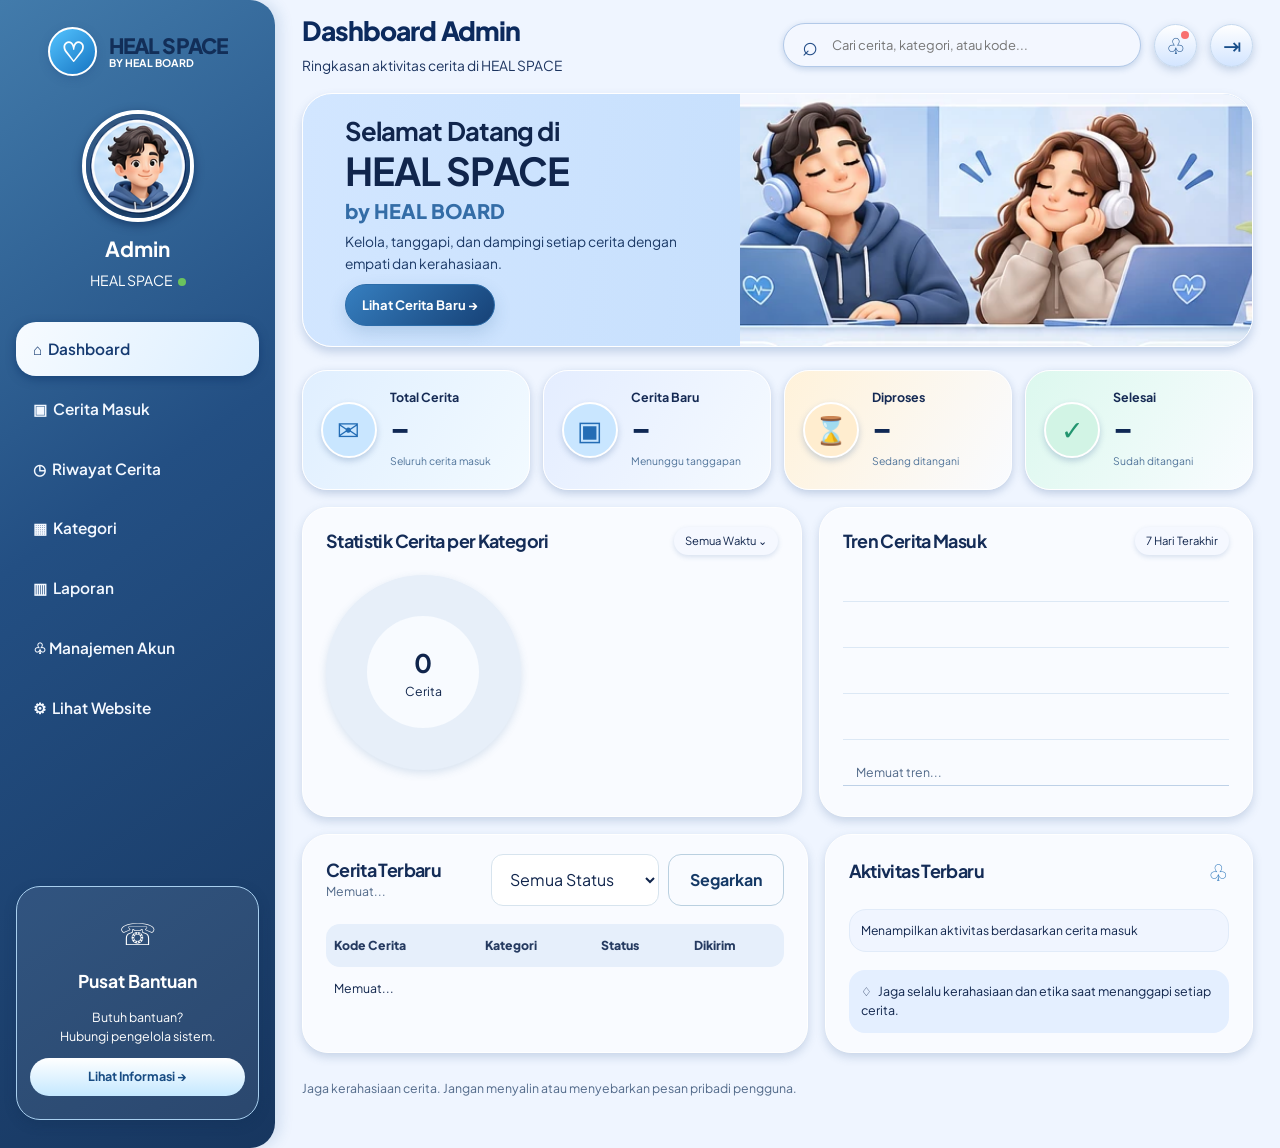
==== admin.html @ 9132b3d8 "Initial commit HEAL SPACE" ====
<!doctype html>
<html lang="id">
  <head>
    <link
      rel="icon"
      type="image/png"
      sizes="512x512"
      href="/assets/favicon.png"
    />
    <link rel="shortcut icon" href="/favicon.ico" />
    <link
      rel="apple-touch-icon"
      sizes="180x180"
      href="/assets/apple-touch-icon.png"
    />
    <meta charset="utf-8" />
    <meta content="width=device-width,initial-scale=1" name="viewport" />
    <meta content="noindex,nofollow" name="robots" />
    <title>Dashboard Admin | HEAL SPACE</title>
    <link href="/css/style.css" rel="stylesheet" />
    <link href="/css/reference-design.css" rel="stylesheet" />
  </head>
  <body class="admin-body">
    <div class="admin-mobile-head">
      <a href="/admin/dashboard"><strong>✧ HEAL SPACE</strong></a
      ><a href="/index.html">Lihat Website ↗</a>
    </div>
    <div class="admin-app">
      <aside class="sidebar">
        <a class="brand" href="/admin/dashboard"
          ><span class="brand-mark">♡</span
          ><span>HEAL SPACE<small>BY HEAL BOARD</small></span></a
        >
        <div class="sidebar-person">
          <img alt="Avatar admin" src="/assets/admin-avatar.png" /><strong
            >Admin</strong
          ><span id="sidebar-user">HEAL SPACE <i class="online-dot"></i></span>
        </div>
        <nav aria-label="Menu admin" class="sidebar-links">
          <a class="active" data-view="dashboard" href="#dashboard"
            >⌂  Dashboard</a
          ><a data-view="stories" href="#stories">▣  Cerita Masuk</a
          ><a data-view="history" href="#history">◷  Riwayat Cerita</a
          ><a data-view="categories" href="#categories">▦  Kategori</a
          ><a data-view="reports" href="#reports">▥  Laporan</a
          ><a data-view="accounts" href="#accounts">♧ Manajemen Akun</a
          ><a href="/index.html" rel="noopener noreferrer" target="_blank"
            >⚙  Lihat Website</a
          >
        </nav>
        <div class="side-footer">
          <div class="side-help-icon">☏</div>
          <strong>Pusat Bantuan</strong>
          <div>Butuh bantuan?<br />Hubungi pengelola sistem.</div>
          <a class="side-help-button" href="/tentang.html">Lihat Informasi →</a>
        </div>
      </aside>
      <main class="admin-main" id="admin-content">
        <header class="admin-top">
          <div>
            <h1>Dashboard Admin</h1>
            <p>Ringkasan aktivitas cerita di HEAL SPACE</p>
            <span class="hidden" id="admin-identity"></span>
          </div>
          <div class="admin-top-right">
            <div class="search-shell">
              ⌕
              <input
                aria-label="Cari cerita"
                id="admin-search"
                placeholder="Cari cerita, kategori, atau kode..."
                type="search"
              />
            </div>
            <button
              aria-label="Lihat cerita baru"
              class="icon-action"
              id="notif-button"
              title="Cerita baru"
              type="button"
            >
              ♧<span class="notif-dot"></span></button
            ><button
              aria-label="Keluar"
              class="icon-action"
              id="logout"
              title="Keluar"
              type="button"
            >
              ⇥
            </button>
          </div>
        </header>
        <div class="admin-view" id="dashboard-view">
          <div class="admin-hero">
            <div class="admin-banner-text">
              <h2>Selamat Datang di<br /><b>HEAL SPACE</b></h2>
              <span>by HEAL BOARD</span>
              <p>
                Kelola, tanggapi, dan dampingi setiap cerita dengan empati dan
                kerahasiaan.
              </p>
              <a class="btn btn-primary" href="#stories">Lihat Cerita Baru →</a>
            </div>
            <div aria-hidden="true" class="admin-symbol admin-symbol-photo">
              <img alt="" src="/assets/heal-space-admin.webp" />
            </div>
          </div>
          <p class="status info" hidden="" id="admin-status" role="alert"></p>
          <section class="stats">
            <div class="stat">
              <div class="stat-icon">✉</div>
              <div>
                <span>Total Cerita</span><strong id="total">–</strong
                ><small>Seluruh cerita masuk</small>
              </div>
            </div>
            <div class="stat">
              <div class="stat-icon">▣</div>
              <div>
                <span>Cerita Baru</span><strong id="baru">–</strong
                ><small>Menunggu tanggapan</small>
              </div>
            </div>
            <div class="stat">
              <div class="stat-icon">⌛</div>
              <div>
                <span>Diproses</span><strong id="diproses">–</strong
                ><small>Sedang ditangani</small>
              </div>
            </div>
            <div class="stat">
              <div class="stat-icon">✓</div>
              <div>
                <span>Selesai</span><strong id="selesai">–</strong
                ><small>Sudah ditangani</small>
              </div>
            </div>
          </section>
          <section class="analytics-grid">
            <section class="panel analytics-panel" id="category-panel">
              <div class="panel-head">
                <h3>Statistik Cerita per Kategori</h3>
                <span class="soft-pill">Semua Waktu ⌄</span>
              </div>
              <div class="donut-layout">
                <div class="donut-chart" id="donut-chart">
                  <div class="donut-inner">
                    <strong id="donut-total">0</strong><span>Cerita</span>
                  </div>
                </div>
                <div class="legend-list" id="category-chart"></div>
              </div>
            </section>
            <section class="panel analytics-panel" id="trend-panel">
              <div class="panel-head">
                <h3>Tren Cerita Masuk</h3>
                <span class="soft-pill">7 Hari Terakhir</span>
              </div>
              <div class="weekly-chart" id="weekly-chart">
                <span class="mini">Memuat tren...</span>
              </div>
            </section>
          </section>
          <section class="bottom-admin-grid">
            <section class="panel latest-panel" id="stories">
              <div class="admin-toolbar">
                <div>
                  <h3>Cerita Terbaru</h3>
                  <div class="mini" id="story-count">Memuat...</div>
                </div>
                <div class="split">
                  <select
                    aria-label="Filter status"
                    class="select"
                    id="filter-status"
                  >
                    <option value="">Semua Status</option>
                    <option value="baru">Baru</option>
                    <option value="diproses">Diproses</option>
                    <option value="selesai">Selesai</option></select
                  ><button
                    class="btn btn-outline"
                    id="refresh-admin"
                    type="button"
                  >
                    Segarkan
                  </button>
                </div>
              </div>
              <div class="table-scroll">
                <table class="data-table">
                  <thead>
                    <tr>
                      <th>Kode Cerita</th>
                      <th>Kategori</th>
                      <th>Status</th>
                      <th>Dikirim</th>
                    </tr>
                  </thead>
                  <tbody id="story-table">
                    <tr>
                      <td colspan="4">Memuat...</td>
                    </tr>
                  </tbody>
                </table>
              </div>
            </section>
            <section class="panel activities-panel">
              <div class="panel-head">
                <h3>Aktivitas Terbaru</h3>
                <span class="activity-bell">♧</span>
              </div>
              <div class="activity-stack" id="recent-activity">
                <div class="activity-row">
                  Menampilkan aktivitas berdasarkan cerita masuk
                </div>
              </div>
              <div class="activity-note">
                ♢   Jaga selalu kerahasiaan dan etika saat menanggapi setiap
                cerita.
              </div>
            </section>
          </section>
        </div>
        <section class="panel admin-view hidden" id="stories-view">
          <div class="admin-page-title">
            <div>
              <span class="kicker">Kelola cerita</span>
              <h2>Cerita Masuk</h2>
              <p class="mini">
                Buka cerita untuk membaca dan membalas pengguna secara pribadi.
              </p>
            </div>
            <div class="admin-page-actions">
              <select
                aria-label="Filter cerita"
                class="select"
                id="inbox-filter"
              >
                <option value="">Semua Status</option>
                <option value="baru">Baru</option>
                <option value="diproses">Diproses</option>
                <option value="selesai">Selesai</option></select
              ><button class="btn btn-outline" id="inbox-refresh" type="button">
                Segarkan
              </button>
            </div>
          </div>
          <div class="table-scroll">
            <table class="data-table">
              <thead>
                <tr>
                  <th>ID Cerita</th>
                  <th>Judul</th>
                  <th>Kategori</th>
                  <th>Status</th>
                  <th>Waktu</th>
                  <th>Aksi</th>
                </tr>
              </thead>
              <tbody id="inbox-table">
                <tr>
                  <td colspan="6">Memuat cerita...</td>
                </tr>
              </tbody>
            </table>
          </div>
          <p class="mini" id="inbox-count"></p>
        </section>
        <section class="panel admin-view hidden" id="history-view">
          <div class="admin-page-title">
            <div>
              <span class="kicker">Riwayat penanganan</span>
              <h2>Riwayat Cerita</h2>
              <p class="mini">Cerita yang pernah diproses atau diselesaikan.</p>
            </div>
          </div>
          <div class="table-scroll">
            <table class="data-table">
              <thead>
                <tr>
                  <th>ID Cerita</th>
                  <th>Judul</th>
                  <th>Kategori</th>
                  <th>Status</th>
                  <th>Dikirim</th>
                  <th>Aksi</th>
                </tr>
              </thead>
              <tbody id="history-table">
                <tr>
                  <td colspan="6">Memuat riwayat...</td>
                </tr>
              </tbody>
            </table>
          </div>
        </section>
        <section class="admin-view hidden" id="categories-view">
          <div class="admin-page-title">
            <div>
              <span class="kicker">Pengaturan kategori</span>
              <h2>Kategori Cerita</h2>
              <p class="mini">
                Tambah, ubah, aktifkan, atau nonaktifkan kategori untuk
                pengguna.
              </p>
            </div>
          </div>
          <div class="admin-settings-grid">
            <section class="panel">
              <h3>Daftar Kategori</h3>
              <div class="category-admin-list" id="category-list"></div>
            </section>
            <section class="panel">
              <h3 id="category-form-title">Tambah Kategori</h3>
              <form id="category-form">
                <input id="category-edit-id" type="hidden" />
                <div class="field">
                  <label for="category-name">Nama Kategori</label
                  ><input
                    class="input"
                    id="category-name"
                    maxlength="90"
                    placeholder="Contoh: Masalah Sekolah"
                    required=""
                  />
                </div>
                <div class="field">
                  <label for="category-description">Deskripsi</label
                  ><textarea
                    class="textarea"
                    id="category-description"
                    maxlength="500"
                    placeholder="Penjelasan singkat"
                  ></textarea>
                </div>
                <div class="field">
                  <label for="category-order">Urutan</label
                  ><input
                    class="input"
                    id="category-order"
                    max="999"
                    min="0"
                    type="number"
                    value="10"
                  />
                </div>
                <label class="admin-checkbox"
                  ><input checked="" id="category-active" type="checkbox" />
                  Aktif dan muncul di halaman pengguna</label
                >
                <div class="split" style="margin-top: 20px">
                  <button class="btn btn-primary" type="submit">
                    Simpan Kategori</button
                  ><button
                    class="btn btn-outline"
                    id="category-cancel"
                    type="button"
                  >
                    Batal
                  </button>
                </div>
              </form>
              <p
                class="status info"
                hidden=""
                id="category-message"
                role="status"
              ></p>
            </section>
          </div>
        </section>
        <section class="admin-view hidden" id="reports-view">
          <div class="admin-page-title">
            <div>
              <span class="kicker">Analisis cerita</span>
              <h2>Laporan</h2>
              <p class="mini">
                Ringkasan berdasarkan data yang tersedia di Supabase.
              </p>
            </div>
            <button class="btn btn-outline" id="report-export" type="button">
              Unduh CSV
            </button>
          </div>
          <div class="report-cards" id="report-summary"></div>
          <section class="panel">
            <h3>Jumlah Cerita per Kategori</h3>
            <div class="report-bars" id="report-categories"></div>
            <p class="mini" style="margin-top: 18px">
              Laporan ini hanya menampilkan metadata dan jumlah cerita, bukan
              isi pesan pribadi.
            </p>
          </section>
        </section>
        <section class="admin-view hidden" id="accounts-view">
          <div class="admin-page-title">
            <div>
              <span class="kicker">Pengelolaan akses</span>
              <h2>Manajemen Akun Admin</h2>
              <p class="mini">
                Tambahkan administrator baru agar dapat mengelola cerita. Hanya
                admin yang sudah login yang bisa membuat akun.
              </p>
            </div>
          </div>
          <div class="admin-settings-grid">
            <section class="panel">
              <div class="admin-page-title">
                <h3>Daftar Akun Admin</h3>
                <button
                  class="btn btn-outline"
                  id="accounts-refresh"
                  type="button"
                >
                  Segarkan
                </button>
              </div>
              <div class="account-list" id="account-list">
                <p class="mini">Memuat daftar admin...</p>
              </div>
            </section>
            <section class="panel">
              <h3>Tambah Akun Admin</h3>
              <p class="mini">
                Akun baru mendapatkan akses membaca dan membalas cerita. Buat
                hanya untuk petugas yang dipercaya.
              </p>
              <form autocomplete="off" id="admin-account-form">
                <div class="field">
                  <label for="new-admin-name">Nama Admin *</label
                  ><input
                    autocomplete="off"
                    class="input"
                    id="new-admin-name"
                    maxlength="120"
                    minlength="2"
                    placeholder="Nama administrator"
                    required=""
                  />
                </div>
                <div class="field">
                  <label for="new-admin-email">Email *</label
                  ><input
                    autocomplete="off"
                    class="input"
                    id="new-admin-email"
                    maxlength="254"
                    placeholder="admin@example.com"
                    required=""
                    type="email"
                  />
                </div>
                <div class="field">
                  <label for="new-admin-password">Password Awal *</label>
                  <div class="password-input-row">
                    <input
                      autocomplete="new-password"
                      class="input"
                      id="new-admin-password"
                      maxlength="128"
                      minlength="12"
                      placeholder="Min. 12 karakter"
                      required=""
                      type="password"
                    /><button
                      aria-label="Tampilkan password"
                      class="btn btn-light"
                      id="admin-toggle-password"
                      type="button"
                    >
                      Lihat
                    </button>
                  </div>
                  <p class="mini">
                    Minimal 12 karakter, berisi huruf besar, kecil, dan angka.
                    Bagikan password melalui saluran pribadi yang aman.
                  </p>
                </div>
                <p
                  class="status info"
                  hidden=""
                  id="account-status"
                  role="status"
                ></p>
                <button
                  class="btn btn-primary"
                  id="admin-account-submit"
                  type="submit"
                >
                  + Tambah Akun Admin
                </button>
              </form>
            </section>
          </div>
        </section>
        <section
          class="panel admin-view hidden"
          id="admin-detail"
          style="margin-top: 20px"
        >
          <div class="story-head">
            <div>
              <span class="kicker">Detail dan balasan</span>
              <h2 id="admin-detail-title">Cerita</h2>
              <p class="mini" id="admin-detail-id"></p>
            </div>
            <button class="btn btn-light" id="close-detail" type="button">
              Tutup
            </button>
          </div>
          <p class="mini" style="margin: 15px 0">
            Kategori: <strong id="admin-detail-category"></strong>
          </p>
          <p class="mini" style="margin: 7px 0 15px">
            Usia: <strong id="admin-detail-age">Tidak diisi</strong>  ·  Jenis
            kelamin: <strong id="admin-detail-gender">Tidak diisi</strong>
          </p>
          <div class="story-original" id="admin-original"></div>
          <div class="note-separator"></div>
          <div class="story-head">
            <h3>Percakapan Dua Arah</h3>
            <div class="split">
              <select
                aria-label="Status cerita"
                class="select"
                id="admin-detail-status"
              >
                <option value="baru">Baru</option>
                <option value="diproses">Diproses</option>
                <option value="selesai">Selesai</option></select
              ><button class="btn btn-outline" id="status-save" type="button">
                Simpan Status
              </button>
            </div>
          </div>
          <div class="chat" id="admin-messages"></div>
          <form id="admin-reply-form">
            <div class="field">
              <label for="admin-reply-text">Balasan untuk Pengguna</label
              ><textarea
                class="textarea"
                id="admin-reply-text"
                maxlength="3000"
                minlength="1"
                placeholder="Tulis tanggapan yang empatik dan tidak menghakimi..."
                required=""
              ></textarea>
            </div>
            <button
              class="btn btn-primary"
              id="admin-reply-submit"
              type="submit"
            >
              Kirim Balasan ↗
            </button>
          </form>
          <p
            class="status info"
            hidden=""
            id="admin-reply-status"
            role="status"
          ></p>
        </section>
        <p class="mini" style="margin-top: 26px">
          Jaga kerahasiaan cerita. Jangan menyalin atau menyebarkan pesan
          pribadi pengguna.
        </p>
      </main>
    </div>
    <script src="/js/admin.js" type="module"></script>
  </body>
</html>
---- css/style.css ----
@import url('https://fonts.googleapis.com/css2?family=DM+Sans:wght@400;500;600;700&family=Plus+Jakarta+Sans:wght@400;500;600;700;800&display=swap');

:root {
    --navy: #203e64;
    --blue: #386c9d;
    --blue2: #5d91b9;
    --mint: #d9f0ed;
    --surface: #fff;
    --bg: #f4f8fb;
    --line: #e2ebf3;
    --text: #20374f;
    --muted: #70839a;
    --danger: #bd4057;
    --success: #197960;
    --shadow: 0 18px 55px rgba(32, 62, 100, .09);
    --radius: 22px
}

* {
    box-sizing: border-box
}

html {
    scroll-behavior: smooth
}

body {
    margin: 0;
    font-family: 'DM Sans', sans-serif;
    background: var(--bg);
    color: var(--text);
    line-height: 1.55
}

h1,
h2,
h3,
h4 {
    font-family: 'Plus Jakarta Sans', sans-serif;
    line-height: 1.25;
    letter-spacing: -.035em;
    margin: 0
}

h1 {
    font-size: clamp(2.2rem, 5.7vw, 4.5rem)
}

h2 {
    font-size: clamp(1.65rem, 3vw, 2.55rem)
}

h3 {
    font-size: 1.12rem
}

p {
    margin: .5rem 0 0
}

a {
    color: inherit;
    text-decoration: none
}

button,
input,
textarea,
select {
    font: inherit
}

button {
    cursor: pointer
}

button:disabled {
    opacity: .6;
    cursor: not-allowed
}

::selection {
    background: #bbdce9
}

.container {
    max-width: 1160px;
    padding: 0 24px;
    margin: auto
}

.topbar {
    height: 78px;
    display: flex;
    align-items: center;
    justify-content: space-between;
    gap: 18px
}

.brand {
    display: inline-flex;
    align-items: center;
    gap: 12px;
    font-family: 'Plus Jakarta Sans', sans-serif;
    font-weight: 800;
    letter-spacing: -.045em;
    font-size: 1.22rem;
    white-space: nowrap
}

.brand-mark {
    width: 40px;
    height: 40px;
    display: grid;
    place-items: center;
    border-radius: 14px;
    background: var(--navy);
    color: white;
    font-size: 22px
}

.brand small {
    display: block;
    font-size: .6rem;
    letter-spacing: .15em;
    font-weight: 700;
    color: var(--blue2);
    margin-top: -2px
}

.navlinks {
    display: flex;
    align-items: center;
    gap: 26px;
    font-size: .91rem;
    font-weight: 600;
    color: #57718d
}

.navlinks a:hover,
.navlinks a.active {
    color: var(--navy)
}

.nav-toggle {
    display: none
}

.btn {
    display: inline-flex;
    align-items: center;
    justify-content: center;
    gap: 9px;
    padding: 13px 21px;
    border-radius: 13px;
    border: 1px solid transparent;
    font-weight: 700;
    transition: transform .15s, background .15s;
    white-space: nowrap
}

.btn:hover {
    transform: translateY(-1px)
}

.btn-primary {
    background: var(--navy);
    color: #fff
}

.btn-primary:hover {
    background: #2b5789
}

.btn-light {
    background: white;
    color: var(--navy);
    border-color: var(--line)
}

.btn-outline {
    background: transparent;
    border-color: #bad0e0;
    color: var(--navy)
}

.btn-block {
    width: 100%
}

.hero {
    position: relative;
    overflow: hidden;
    border-radius: 34px;
    background: linear-gradient(114deg, #dbe9f6, #e9f5f4 80%);
    min-height: 478px;
    display: grid;
    grid-template-columns: 1.1fr .9fr;
    align-items: center;
    padding: 65px clamp(25px, 6vw, 80px);
    margin: 20px 0 30px
}

.hero::before,
.hero::after {
    content: '';
    position: absolute;
    border-radius: 50%;
    border: 1px solid #c8dced;
    pointer-events: none
}

.hero::before {
    width: 420px;
    height: 420px;
    right: -110px;
    top: -175px
}

.hero::after {
    width: 540px;
    height: 540px;
    right: -85px;
    bottom: -385px
}

.hero-content {
    position: relative;
    z-index: 1
}

.eyebrow {
    display: inline-flex;
    align-items: center;
    gap: 8px;
    font-size: .75rem;
    font-weight: 800;
    text-transform: uppercase;
    letter-spacing: .13em;
    color: #3b7a92;
    margin-bottom: 22px
}

.dot {
    width: 8px;
    height: 8px;
    border-radius: 50%;
    background: #53ad9e
}

.hero h1 {
    max-width: 650px
}

.hero h1 em {
    color: #4d7fa4;
    font-style: normal
}

.hero p {
    color: #58728c;
    max-width: 505px;
    margin: 19px 0 28px;
    font-size: 1.03rem
}

.actions {
    display: flex;
    flex-wrap: wrap;
    gap: 12px
}

.hero-art {
    position: relative;
    min-height: 320px;
    display: flex;
    align-items: center;
    justify-content: center
}

.illustration {
    width: min(100%, 410px);
    filter: drop-shadow(0 25px 35px rgba(41, 83, 113, .13))
}

.floating-pill {
    position: absolute;
    background: #fff;
    border: 1px solid #e5eff6;
    border-radius: 15px;
    padding: 12px 16px;
    box-shadow: var(--shadow);
    font-size: .79rem;
    font-weight: 700;
    color: #446682;
    z-index: 2
}

.pill-one {
    top: 15%;
    left: -3%
}

.pill-two {
    bottom: 8%;
    right: -4%
}

.trust-bar {
    display: grid;
    grid-template-columns: repeat(3, 1fr);
    gap: 14px;
    margin: 28px 0 85px
}

.trust {
    display: flex;
    align-items: center;
    gap: 14px;
    border: 1px solid var(--line);
    border-radius: 18px;
    padding: 20px;
    background: #fff
}

.iconbox {
    display: grid;
    place-items: center;
    width: 44px;
    height: 44px;
    border-radius: 15px;
    background: #e8f4fa;
    color: #326a93;
    font-size: 1.25rem;
    flex: none
}

.trust strong {
    display: block;
    font-size: .91rem
}

.trust small {
    display: block;
    color: var(--muted);
    font-size: .78rem;
    margin-top: 1px
}

.section {
    padding-bottom: 88px
}

.section-head {
    display: flex;
    justify-content: space-between;
    align-items: end;
    gap: 20px;
    margin-bottom: 25px
}

.kicker {
    color: #4c829a;
    text-transform: uppercase;
    font-weight: 800;
    font-size: .73rem;
    letter-spacing: .15em;
    display: block;
    margin-bottom: 12px
}

.section-head p,
.center-head p {
    color: var(--muted);
    max-width: 530px;
    margin-top: 10px
}

.center-head {
    text-align: center;
    margin-bottom: 28px
}

.center-head p {
    margin: 10px auto 0
}

.topic-grid {
    display: grid;
    grid-template-columns: repeat(5, 1fr);
    gap: 15px
}

.topic-card {
    display: flex;
    flex-direction: column;
    align-items: flex-start;
    min-height: 188px;
    border: 1px solid var(--line);
    padding: 24px 19px;
    border-radius: 21px;
    background: #fff;
    transition: transform .15s, border-color .15s;
    cursor: pointer;
    text-align: left;
    color: var(--text);
    width: 100%
}

.topic-card:hover,
.topic-card.selected {
    border-color: #79adc8;
    transform: translateY(-3px);
    background: #f8fcff
}

.topic-card .iconbox {
    width: 51px;
    height: 51px;
    margin-bottom: 22px
}

.topic-card strong {
    font-family: 'Plus Jakarta Sans';
    font-size: .88rem
}

.topic-card small {
    display: block;
    color: var(--muted);
    font-size: .75rem;
    margin-top: 7px
}

.step-grid {
    display: grid;
    grid-template-columns: repeat(3, 1fr);
    gap: 18px
}

.step {
    padding: 27px;
    border: 1px solid var(--line);
    background: #fff;
    border-radius: 21px
}

.step-index {
    font-size: .84rem;
    color: var(--blue2);
    font-weight: 800;
    margin-bottom: 24px
}

.step h3 {
    margin-bottom: 8px
}

.step p {
    font-size: .9rem;
    color: var(--muted)
}

.cta {
    background: var(--navy);
    color: white;
    border-radius: 28px;
    padding: 48px 56px;
    display: flex;
    justify-content: space-between;
    align-items: center;
    gap: 25px
}

.cta p {
    color: #cbdae9;
    max-width: 550px
}

.cta .btn {
    background: white;
    color: var(--navy)
}

.footer {
    display: flex;
    justify-content: space-between;
    gap: 20px;
    align-items: center;
    border-top: 1px solid var(--line);
    padding: 31px 0 43px;
    margin-top: 65px;
    font-size: .85rem;
    color: var(--muted)
}

.footer a {
    text-decoration: underline
}

.page-hero {
    text-align: center;
    padding: 65px 0 34px
}

.page-hero h1 {
    font-size: clamp(2rem, 4vw, 3.1rem)
}

.page-hero p {
    max-width: 570px;
    color: var(--muted);
    margin: 13px auto 0
}

.content-layout {
    display: grid;
    grid-template-columns: minmax(0, 1fr) 315px;
    gap: 24px;
    align-items: start;
    max-width: 1040px;
    margin: 20px auto 90px
}

.panel {
    padding: 32px;
    background: #fff;
    border-radius: 22px;
    border: 1px solid var(--line);
    box-shadow: 0 10px 30px rgba(23, 62, 105, .035)
}

.panel h2 {
    font-size: 1.45rem
}

.panel p.sub {
    color: var(--muted);
    font-size: .9rem;
    margin-bottom: 24px
}

.field {
    margin-bottom: 20px
}

.field label {
    display: block;
    font-weight: 700;
    font-size: .89rem;
    margin-bottom: 9px
}

.input,
.textarea,
.select {
    width: 100%;
    border: 1px solid #d7e4ee;
    background: #fff;
    border-radius: 12px;
    padding: 13px 14px;
    color: var(--text);
    outline: none;
    transition: border-color .15s, box-shadow .15s
}

.input:focus,
.textarea:focus,
.select:focus {
    border-color: #5d98ba;
    box-shadow: 0 0 0 3px #dbeefa
}

.textarea {
    min-height: 190px;
    resize: vertical
}

.field-note {
    font-size: .79rem;
    color: var(--muted);
    margin-top: 7px
}

.hint {
    background: #f0f7fc;
    border: 1px solid #d9e9f5;
    border-radius: 16px;
    padding: 20px;
    margin-bottom: 18px;
    font-size: .87rem;
    color: #4d6981
}

.hint strong {
    display: block;
    color: var(--navy);
    margin-bottom: 7px
}

.hint ul {
    padding-left: 19px;
    margin: 9px 0 0
}

.form-actions {
    display: flex;
    align-items: center;
    justify-content: space-between;
    gap: 12px
}

.status {
    padding: 14px 16px;
    border-radius: 13px;
    font-size: .87rem;
    margin: 18px 0;
    white-space: pre-wrap
}

.status.error {
    background: #fff1f3;
    border: 1px solid #ffd4dd;
    color: #a9344a
}

.status.success {
    background: #ecfaf3;
    border: 1px solid #c7ebd8;
    color: #207457
}

.status.info {
    background: #eaf5fc;
    border: 1px solid #cde5f5;
    color: #326d98
}

.hidden {
    display: none !important
}

.code-card {
    border: 1px solid #b7d6e9;
    background: #f0f8fc;
    padding: 24px;
    border-radius: 18px;
    margin-top: 20px
}

.code {
    overflow-wrap: anywhere;
    padding: 13px 16px;
    background: white;
    border: 1px solid #d7e7f2;
    border-radius: 12px;
    font-family: monospace;
    font-size: .87rem;
    letter-spacing: .025em;
    margin: 8px 0 13px
}

.split {
    display: flex;
    gap: 9px;
    flex-wrap: wrap
}

.mini {
    font-size: .77rem;
    color: var(--muted)
}

.chat {
    display: flex;
    flex-direction: column;
    gap: 14px;
    margin: 22px 0;
    border: 1px solid var(--line);
    border-radius: 18px;
    padding: 22px;
    background: #f8fbfd;
    max-height: 530px;
    overflow: auto
}

.bubble {
    max-width: 83%;
    padding: 14px 18px;
    border-radius: 17px;
    background: white;
    border: 1px solid #e4edf5;
    align-self: flex-start;
    overflow-wrap: anywhere;
    white-space: pre-wrap;
    font-size: .91rem
}

.bubble.admin {
    align-self: flex-end;
    background: #dfecf6;
    border-color: #cfdfef
}

.bubble-label {
    display: block;
    color: #58829d;
    font-size: .7rem;
    font-weight: 800;
    margin-bottom: 6px
}

.bubble-date {
    display: block;
    color: #8ca0b1;
    font-size: .69rem;
    margin-top: 8px
}

.story-original {
    background: #f2f7fb;
    border-radius: 17px;
    padding: 20px;
    border: 1px solid var(--line);
    white-space: pre-wrap;
    overflow-wrap: anywhere
}

.story-head {
    display: flex;
    align-items: center;
    justify-content: space-between;
    gap: 12px
}

.badge {
    display: inline-flex;
    padding: 6px 12px;
    border-radius: 40px;
    background: #e8f1fa;
    color: #396c94;
    font-size: .73rem;
    font-weight: 800
}

.badge.selesai {
    background: #e0f7eb;
    color: #15734e
}

.badge.diproses {
    background: #fff1d9;
    color: #966622
}

.informational {
    max-width: 820px;
    margin: 12px auto 88px
}

.informational .panel {
    margin-bottom: 18px
}

.informational p,
.informational li {
    color: #526b80
}

.informational li {
    margin: 7px 0
}

.note-separator {
    height: 1px;
    background: var(--line);
    margin: 24px 0
}

.admin-body {
    background: #f4f7fb
}

.admin-app {
    display: grid;
    grid-template-columns: 260px minmax(0, 1fr);
    min-height: 100vh
}

.sidebar {
    background: linear-gradient(180deg, #233f67, #2c5a86);
    color: white;
    padding: 29px 22px;
    display: flex;
    flex-direction: column;
    min-height: 100vh
}

.sidebar .brand-mark {
    background: #ffffff2b
}

.sidebar .brand small {
    color: #c7e0f1
}

.sidebar-links {
    display: grid;
    gap: 7px;
    margin-top: 65px
}

.sidebar-links a {
    display: flex;
    align-items: center;
    gap: 12px;
    padding: 13px 15px;
    border-radius: 12px;
    font-size: .9rem;
    font-weight: 600;
    color: #d9e6f1
}

.sidebar-links a:hover,
.sidebar-links a.active {
    background: #ffffff27;
    color: white
}

.side-footer {
    margin-top: auto;
    padding-top: 32px;
    font-size: .78rem;
    color: #bad4e9
}

.admin-main {
    padding: 30px clamp(22px, 4vw, 55px) 70px;
    min-width: 0
}

.admin-top {
    display: flex;
    align-items: center;
    justify-content: space-between;
    gap: 20px;
    margin-bottom: 26px
}

.admin-top h1 {
    font-size: 1.8rem
}

.admin-top p {
    color: var(--muted);
    font-size: .88rem
}

.admin-hero {
    background: linear-gradient(110deg, #dbeaf7, #d9f2ef);
    border-radius: 24px;
    padding: 33px 38px;
    display: flex;
    align-items: center;
    justify-content: space-between;
    gap: 22px;
    margin-bottom: 23px
}

.admin-hero h2 {
    font-size: 1.65rem
}

.admin-hero p {
    color: #54738b
}

.admin-symbol {
    width: 110px;
    height: 110px;
    background: #ffffff7a;
    border-radius: 30px;
    display: grid;
    place-items: center;
    font-size: 55px;
    color: var(--navy)
}

.stats {
    display: grid;
    grid-template-columns: repeat(4, 1fr);
    gap: 16px;
    margin-bottom: 25px
}

.stat {
    background: #fff;
    border: 1px solid var(--line);
    border-radius: 18px;
    padding: 23px
}

.stat span {
    color: var(--muted);
    font-size: .83rem;
    display: block
}

.stat strong {
    font: 800 2rem 'Plus Jakarta Sans';
    display: block;
    margin-top: 12px
}

.admin-grid {
    display: grid;
    grid-template-columns: 1.3fr 1fr;
    gap: 20px
}

.table-scroll {
    overflow: auto
}

.data-table {
    width: 100%;
    border-collapse: collapse;
    text-align: left;
    min-width: 560px
}

.data-table th,
.data-table td {
    padding: 14px 12px;
    border-bottom: 1px solid #e8eef4;
    font-size: .85rem
}

.data-table th {
    color: #8091a0;
    font-size: .75rem;
    font-weight: 800
}

.data-table tr:last-child td {
    border-bottom: 0
}

.data-table tr:hover td {
    background: #fafcff
}

.table-link {
    font-weight: 700;
    color: #286b9a;
    text-decoration: underline;
    text-underline-offset: 3px
}

.chart-bars {
    display: flex;
    flex-direction: column;
    gap: 16px;
    margin-top: 24px
}

.chart-row {
    display: grid;
    grid-template-columns: 135px 1fr 35px;
    align-items: center;
    gap: 12px;
    font-size: .81rem
}

.track {
    height: 11px;
    background: #edf2f7;
    border-radius: 20px;
    overflow: hidden
}

.fill {
    height: 100%;
    background: #5897bd;
    border-radius: 20px
}

.admin-toolbar {
    display: flex;
    gap: 11px;
    justify-content: space-between;
    align-items: center;
    flex-wrap: wrap;
    margin-bottom: 18px
}

.admin-toolbar .select {
    width: auto;
    min-width: 168px
}

.login-wrap {
    min-height: calc(100vh - 135px);
    display: grid;
    place-items: center;
    padding: 40px 0
}

.login-card {
    max-width: 440px;
    width: 100%;
    padding: 42px;
    background: white;
    border: 1px solid var(--line);
    border-radius: 27px;
    box-shadow: var(--shadow)
}

.login-card h1 {
    font-size: 2rem
}

.login-card p {
    color: var(--muted);
    margin: 12px 0 28px
}

.login-mark {
    width: 60px;
    height: 60px;
    margin-bottom: 22px;
    border-radius: 18px;
    background: #e6f1f8;
    color: var(--navy);
    display: grid;
    place-items: center;
    font-size: 28px
}

.muted {
    color: var(--muted)
}

.loading {
    opacity: .65;
    pointer-events: none
}

.admin-mobile-head {
    display: none
}

@media(max-width:1000px) {
    .topic-grid {
        grid-template-columns: repeat(3, 1fr)
    }

    .stats {
        grid-template-columns: repeat(2, 1fr)
    }

    .admin-grid {
        grid-template-columns: 1fr
    }

    .trust-bar {
        gap: 8px
    }
}

@media(max-width:750px) {
    .container {
        padding: 0 17px
    }

    .topbar {
        height: 70px
    }

    .nav-toggle {
        display: inline-flex;
        align-items: center;
        justify-content: center;
        background: white;
        border: 1px solid var(--line);
        width: 42px;
        height: 42px;
        border-radius: 11px;
        font-size: 20px
    }

    .navlinks {
        display: none;
        position: absolute;
        top: 68px;
        right: 17px;
        left: 17px;
        background: white;
        flex-direction: column;
        padding: 20px;
        gap: 20px;
        border-radius: 18px;
        box-shadow: var(--shadow);
        border: 1px solid var(--line);
        z-index: 10
    }

    .navlinks.open {
        display: flex
    }

    .navlinks .btn {
        width: 100%
    }

    .hero {
        grid-template-columns: 1fr;
        padding: 40px 25px 28px;
        min-height: auto
    }

    .hero-art {
        min-height: 250px;
        margin-top: 10px
    }

    .hero h1 {
        font-size: 2.65rem
    }

    .floating-pill {
        font-size: .68rem
    }

    .trust-bar {
        grid-template-columns: 1fr;
        margin-bottom: 65px
    }

    .trust {
        padding: 14px 17px
    }

    .topic-grid {
        grid-template-columns: repeat(2, 1fr)
    }

    .step-grid {
        grid-template-columns: 1fr
    }

    .section {
        padding-bottom: 65px
    }

    .cta {
        padding: 34px 26px;
        display: block
    }

    .cta .btn {
        margin-top: 22px
    }

    .footer {
        flex-direction: column;
        align-items: start
    }

    .content-layout {
        grid-template-columns: 1fr;
        gap: 14px
    }

    .panel {
        padding: 23px
    }

    .page-hero {
        padding: 45px 0 20px
    }

    .admin-app {
        grid-template-columns: 1fr
    }

    .sidebar {
        display: none
    }

    .admin-mobile-head {
        display: flex;
        justify-content: space-between;
        align-items: center;
        background: #25486e;
        color: white;
        padding: 14px 20px
    }

    .admin-mobile-head a {
        font-size: .81rem
    }

    .admin-main {
        padding: 24px 16px 55px
    }

    .admin-top {
        align-items: start
    }

    .admin-hero {
        padding: 26px
    }

    .admin-symbol {
        display: none
    }

    .chart-row {
        grid-template-columns: 95px 1fr 25px
    }

    .login-card {
        padding: 28px
    }
}

@media(max-width:410px) {
    .topic-grid {
        grid-template-columns: 1fr
    }

    .topic-card {
        min-height: auto
    }

    .stats {
        grid-template-columns: 1fr 1fr
    }

    .stat {
        padding: 17px
    }

    .stat strong {
        font-size: 1.6rem
    }

    .form-actions {
        align-items: stretch;
        flex-direction: column
    }

    .btn {
        white-space: normal
    }
}

/* HEAL SPACE 2.0: gender-neutral soft-blue design, aligned to approved mockup */
:root {
    --navy: #12355e;
    --blue: #357dc1;
    --blue2: #6fa5d6;
    --mint: #dff4ef;
    --bg: #f3f8ff;
    --line: #d7e5f6;
    --text: #142d4e;
    --muted: #56708e;
    --shadow: 0 15px 40px rgba(39, 87, 151, .10)
}

body {
    background: radial-gradient(ellipse at 14% 11%, #e4efff 0, transparent 31%), radial-gradient(ellipse at 97% 30%, #e4f5fb 0, transparent 38%), #f3f8ff
}

.topbar {
    height: 86px
}

.brand-mark {
    background: linear-gradient(145deg, #4db2ec, #2c64ae);
    border-radius: 18px;
    box-shadow: 0 4px 13px #417cbb3d;
    font-size: 26px
}

.brand {
    color: #122e58
}

.brand small {
    color: #357cb8;
    letter-spacing: .025em;
    font-size: .72rem
}

.navlinks>a:not(.btn) {
    border-radius: 999px;
    padding: 10px 16px;
    transition: background .2s
}

.navlinks>a:not(.btn):hover,
.navlinks>a.active:not(.btn) {
    background: #dcecff;
    color: #143863
}

.btn-primary {
    background: linear-gradient(135deg, #367fc0, #164176);
    box-shadow: 0 7px 17px #245e9630;
    border: 1px solid #2c6ca9
}

.btn-primary:hover {
    background: linear-gradient(135deg, #2c71af, #103864)
}

.hero-unisex {
    padding: 0 0 0 52px;
    min-height: 408px;
    overflow: hidden;
    display: grid;
    grid-template-columns: 43% 57%;
    background: linear-gradient(125deg, #d3e5fc 0%, #e6f0ff 49%, #c6defb 100%);
    border: 1px solid #d4e6fa;
    box-shadow: var(--shadow);
    border-radius: 40px;
    margin-top: 14px;
    align-items: center
}

.hero-unisex .hero-content {
    position: relative;
    z-index: 2;
    padding: 35px 0
}

.hero-unisex h1 {
    font-size: clamp(2.6rem, 5vw, 4.85rem);
    font-weight: 800;
    line-height: 1.04;
    letter-spacing: -.05em;
    color: #0f2c52;
    white-space: nowrap
}

.hero-unisex .hero-by {
    display: block;
    font-size: clamp(1.4rem, 2.4vw, 2.3rem);
    letter-spacing: -.032em;
    color: #377bb9;
    margin: 9px 0 15px;
    white-space: nowrap
}

.hero-unisex p {
    max-width: 440px;
    color: #264669;
    font-size: 1rem;
    line-height: 1.75;
    margin: 0 0 19px
}

.hero-unisex .eyebrow {
    background: #ffffff9c;
    display: inline-flex;
    color: #204b7a;
    border-radius: 999px;
    border: 1px solid white;
    padding: 8px 17px;
    margin: 0 0 18px;
    box-shadow: 0 4px 12px #28568d1a
}

.hero-unisex .hero-caption {
    font-size: .76rem;
    color: #456c96;
    margin-top: 14px
}

.hero-unisex .hero-art-unisex {
    height: 100%;
    min-height: 400px;
    display: block;
    position: relative;
    overflow: hidden
}

.hero-people {
    height: 100%;
    width: 100%;
    object-fit: cover;
    object-position: 52% 50%;
    display: block;
    mix-blend-mode: multiply
}

.trust-bar {
    position: relative;
    margin-top: -22px;
    z-index: 3;
    border-radius: 29px;
    box-shadow: 0 16px 35px #315f9b1b;
    background: rgba(255, 255, 255, .94);
    border: 1px solid #d8e6f5
}

.trust .iconbox {
    background: linear-gradient(135deg, #d6ecff, #daeff0);
    color: #1b5585
}

.section-head h2,
.center-head h2 {
    text-align: center
}

.section-head {
    justify-content: center;
    text-align: center
}

.section-head p {
    margin-inline: auto
}

.kicker {
    color: #2b7bb1
}

.topic-grid {
    gap: 14px
}

.topic-card {
    border: 2px solid white;
    box-shadow: 0 9px 24px #356ca91a;
    border-radius: 24px;
    background: linear-gradient(155deg, #f2f8ff, #e3f2ff);
    min-height: 219px
}

.topic-card:nth-child(2) {
    background: linear-gradient(155deg, #eff2ff, #e1ebff)
}

.topic-card:nth-child(3) {
    background: linear-gradient(155deg, #f0fbf9, #d9f2f0)
}

.topic-card:nth-child(4) {
    background: linear-gradient(155deg, #fff8f5, #f4e7eb)
}

.topic-card:nth-child(5) {
    background: linear-gradient(155deg, #f5f7ff, #e6ebfb)
}

.topic-card .iconbox {
    background: #ffffffa8;
    color: #2e6aaa;
    border-radius: 18px;
    box-shadow: 0 5px 13px #17457e16
}

.topic-card:hover {
    box-shadow: 0 16px 30px #356ca92d
}

.step {
    border: 1px solid #d8e8f6;
    box-shadow: 0 5px 20px #356ca90f
}

.cta {
    background: linear-gradient(110deg, #c5dfff, #dbf1f6);
    color: #14345c;
    box-shadow: var(--shadow)
}

.cta p {
    color: #3d668a
}

.cta .btn {
    background: #194c82;
    color: white
}

.panel {
    box-shadow: 0 12px 28px #2a5e8e12
}

.page-hero {
    background: linear-gradient(140deg, #e0edff, #f2f8ff);
    border-radius: 26px;
    padding: 48px 18px;
    margin: 16px 0 20px
}

.page-hero h1 {
    color: #143c6a
}

.hint {
    background: #e8f3ff;
    border-color: #d2e6f8
}

.admin-body {
    background: #f1f7ff
}

.sidebar {
    background: linear-gradient(180deg, #184879, #173861 60%, #12345b)
}

.admin-hero {
    background: linear-gradient(120deg, #d4e6ff, #e8f4ff);
    overflow: hidden;
    min-height: 176px
}

.admin-symbol-photo {
    width: 330px;
    height: 164px;
    background: transparent;
    overflow: hidden;
    border-radius: 20px
}

.admin-symbol-photo img {
    height: 100%;
    width: 100%;
    object-fit: cover;
    object-position: center;
    mix-blend-mode: multiply
}

.stat:nth-child(1) {
    background: #eaf4ff
}

.stat:nth-child(2) {
    background: #f1f4ff
}

.stat:nth-child(3) {
    background: #fff6e9
}

.stat:nth-child(4) {
    background: #eaf8f3
}

.stat {
    border: 1px solid #e0eaf4;
    box-shadow: 0 8px 20px #2f669016
}

.admin-grid>.panel {
    border: 1px solid #dae7f5
}

@media(max-width:900px) {
    .hero-unisex {
        grid-template-columns: 50% 50%;
        padding-left: 30px
    }

    .hero-unisex h1 {
        font-size: 3.2rem
    }

    .hero-unisex .hero-by {
        font-size: 1.8rem
    }

    .hero-unisex .hero-art-unisex {
        min-height: 350px
    }

    .admin-symbol-photo {
        width: 210px
    }
}

@media(max-width:750px) {
    .hero-unisex {
        display: flex;
        flex-direction: column;
        padding: 34px 24px 0;
        border-radius: 27px;
        align-items: stretch;
        margin-top: 9px
    }

    .hero-unisex .hero-content {
        padding: 0
    }

    .hero-unisex h1 {
        font-size: clamp(2.5rem, 10vw, 3.5rem)
    }

    .hero-unisex .hero-by {
        font-size: 1.55rem
    }

    .hero-unisex .hero-art-unisex {
        height: 245px;
        min-height: 245px;
        margin: 4px -24px 0
    }

    .hero-people {
        object-fit: cover;
        object-position: 50% 40%
    }

    .hero-unisex .hero-caption {
        margin-top: 10px
    }

    .trust-bar {
        margin-top: -4px;
        grid-template-columns: 1fr;
        border-radius: 20px
    }

    .topic-card {
        min-height: 195px
    }

    .page-hero {
        margin: 8px 0
    }

    .admin-hero {
        min-height: unset
    }
}

@media(max-width:460px) {
    .hero-unisex .eyebrow {
        font-size: .77rem
    }

    .hero-unisex h1 {
        font-size: 2.65rem
    }

    .hero-unisex .hero-by {
        font-size: 1.4rem
    }

    .hero-unisex .actions {
        display: flex;
        flex-direction: column;
        align-items: stretch
    }

    .hero-unisex .actions .btn {
        justify-content: center
    }

    .hero-unisex .hero-art-unisex {
        height: 190px;
        min-height: 190px
    }

    .topic-card {
        min-height: 170px
    }

    .topbar {
        height: 72px
    }

    .brand {
        font-size: 1rem
    }

    .brand small {
        font-size: .6rem
    }
}
---- css/reference-design.css ----
/* HEAL SPACE reference-based visual system. All components stay HTML/CSS and accessible. */
:root {
    --navy: #153966;
    --blue: #397fc5;
    --text: #10254c;
    --muted: #516989;
    --bg: #eef5ff;
    --line: #d6e4f7;
    --shadow: 0 5px 15px rgba(38, 76, 137, .14)
}

body {
    background: linear-gradient(140deg, #edf5ff 0%, #f9fbff 62%, #eef4ff 100%);
    color: var(--text);
    font-family: 'Plus Jakarta Sans', sans-serif
}

.container {
    max-width: 1540px;
    padding-inline: clamp(16px, 4vw, 68px)
}

.topbar {
    height: 82px
}

.topbar .brand {
    font-size: 1.55rem;
    color: #0b2853;
    gap: 13px;
    line-height: 1.15
}

.topbar .brand small {
    color: #1e3b69;
    font-size: .68rem;
    letter-spacing: .015em;
    font-weight: 600
}

.brand-mark {
    border-radius: 50%;
    background: linear-gradient(135deg, #6ac2fa, #1e65ae);
    box-shadow: 0 3px 8px #25508756;
    border: 2px solid white;
    font-size: 27px;
    width: 49px;
    height: 49px
}

.navlinks {
    gap: 24px;
    color: #102957;
    font-weight: 700
}

.navlinks a:not(.btn) {
    padding: 12px 19px;
    border-radius: 40px
}

.navlinks a.active {
    background: #d7e9ff;
    box-shadow: 0 3px 7px #486ba147
}

.navlinks .btn {
    border-radius: 42px;
    padding: 12px 24px
}

.hero-unisex {
    min-height: 370px;
    margin: 0 -2vw 0;
    grid-template-columns: 41% 59%;
    background: linear-gradient(110deg, #d8e8ff, #bfd7f9);
    border-radius: 45px;
    padding-left: clamp(30px, 8vw, 130px);
    border: 0;
    box-shadow: none
}

.hero-unisex .hero-content {
    padding: 30px 0 45px
}

.hero-unisex h1 {
    font-size: clamp(2.7rem, 4.2vw, 4.8rem)
}

.hero-unisex .hero-by {
    font-size: clamp(1.25rem, 2.05vw, 2.15rem);
    margin: 0 0 13px
}

.hero-unisex p {
    font-size: clamp(.9rem, 1.13vw, 1.05rem);
    max-width: 420px;
    line-height: 1.55;
    color: #102c5c
}

.hero-unisex .eyebrow {
    font-size: .86rem;
    color: #174071;
    letter-spacing: 0;
    font-weight: 600;
    text-transform: none;
    padding: 9px 20px;
    margin-bottom: 14px
}

.hero-unisex .hero-art-unisex {
    min-height: 365px;
    height: 100%
}

.hero-people {
    object-position: center 46%;
    mix-blend-mode: normal
}

.hero-unisex .btn {
    border-radius: 40px;
    padding: 13px 26px
}

.hero-unisex .btn-light {
    border: 2px solid #1c4c8c;
    background: rgba(255, 255, 255, .75);
    color: #15376a
}

.trust-bar {
    margin: -32px auto 18px;
    display: grid;
    grid-template-columns: repeat(3, 1fr);
    gap: 0;
    padding: 16px 25px;
    max-width: 100%;
    border-radius: 28px;
    box-shadow: 0 12px 28px #214d8933;
    background: #f8fbffef;
    z-index: 5
}

.trust {
    background: transparent;
    border: 0;
    border-radius: 0;
    padding: 9px 28px;
    gap: 22px
}

.trust:not(:last-child) {
    border-right: 1px solid #a7bce0
}

.trust .iconbox {
    height: 66px;
    width: 66px;
    border-radius: 50%;
    background: linear-gradient(130deg, #deefff, #bedaff);
    color: #194c86;
    font-size: 29px
}

.trust:nth-child(2) .iconbox {
    background: linear-gradient(130deg, #dcf7f1, #aee3e8);
    color: #117a84
}

.trust strong {
    font-size: 1rem;
    color: #122a54
}

.trust small {
    font-size: .82rem;
    color: #243e63
}

#topik {
    padding-top: 6px;
    padding-bottom: 16px
}

#topik .section-head {
    margin: 0 auto 20px
}

#topik .section-head h2 {
    font-size: clamp(1.6rem, 2.4vw, 2.2rem);
    color: #102d60
}

#topik .section-head p {
    max-width: none;
    color: #1e3f68;
    font-size: .94rem
}

.topic-grid {
    grid-template-columns: repeat(5, minmax(0, 1fr));
    gap: 13px
}

.topic-card {
    min-height: 199px;
    padding: 18px 22px;
    border: 2px solid white;
    box-shadow: 0 4px 11px #3973af36;
    border-radius: 28px;
    justify-content: flex-end
}

.topic-card .iconbox {
    width: 64px;
    height: 60px;
    margin: 0 0 19px;
    background: transparent !important;
    box-shadow: none !important;
    font-size: 44px;
    color: #4f7fd1
}

.topic-card:nth-child(3) .iconbox {
    color: #e5a940
}

.topic-card:nth-child(4) .iconbox {
    color: #e87f98
}

.topic-card strong {
    font-size: 1.01rem;
    color: #142d5c;
    line-height: 1.36
}

.topic-card small {
    font-size: .82rem;
    color: #1b3355;
    line-height: 1.47
}

.process-section {
    padding-top: 45px
}

.cta {
    background: linear-gradient(110deg, #d2e4ff, #e5ebff);
    border: 1px solid white;
    color: #15315f;
    box-shadow: 0 4px 15px #315fa62b;
    padding: 26px 35px;
    border-radius: 35px
}

.cta h2 {
    font-size: 1.45rem
}

.cta p {
    color: #31527b
}

/* admin dashboard */
.admin-body {
    background: #eff5ff
}

.admin-app {
    grid-template-columns: 275px minmax(0, 1fr)
}

.sidebar {
    background: linear-gradient(145deg, #427bab 0%, #234f83 43%, #17365f 100%);
    border-radius: 0 25px 25px 0;
    padding: 27px 16px 28px;
    box-shadow: 5px 0 14px #285f9c27;
    min-height: 100vh
}

.sidebar .brand {
    align-self: center;
    font-size: 1.32rem;
    white-space: normal;
    line-height: 1.15
}

.sidebar .brand-mark {
    background: linear-gradient(140deg, #54c4ff, #1674c2)
}

.sidebar .brand small {
    letter-spacing: 0;
    font-size: .66rem;
    color: #fff
}

.sidebar-person {
    display: flex;
    flex-direction: column;
    align-items: center;
    gap: 5px;
    margin-top: 34px;
    color: white
}

.sidebar-person img {
    width: 112px;
    height: 112px;
    border: 4px solid white;
    border-radius: 50%;
    object-fit: cover;
    box-shadow: 0 3px 10px #001a4580
}

.sidebar-person strong {
    font-size: 1.3rem;
    margin-top: 6px
}

.sidebar-person span {
    font-size: .88rem
}

.online-dot {
    display: inline-block;
    border-radius: 50%;
    width: 8px;
    height: 8px;
    background: #6bc35e;
    vertical-align: middle;
    margin-left: 3px
}

.sidebar-links {
    margin-top: 30px;
    gap: 6px
}

.sidebar-links a {
    font-size: .96rem;
    padding: 15px 17px;
    font-weight: 600;
    border-radius: 20px;
    color: #f3f8ff
}

.sidebar-links a.active {
    background: linear-gradient(120deg, #f7fbff, #dbeeff);
    color: #153a71;
    box-shadow: 0 3px 10px #082e6380
}

.side-footer {
    background: #ffffff15;
    border: 1px solid #a8cfef;
    border-radius: 24px;
    margin-top: auto;
    padding: 23px 13px;
    text-align: center;
    display: flex;
    flex-direction: column;
    gap: 12px;
    color: white;
    box-shadow: 0 4px 12px #102f534d
}

.side-footer strong {
    font-size: 1.1rem
}

.side-help-icon {
    font-size: 30px
}

.side-help-button {
    padding: 9px 8px;
    border-radius: 24px;
    background: linear-gradient(#fff, #c4e8ff);
    color: #184c83;
    font-weight: 700
}

.admin-main {
    padding: 14px clamp(20px, 2.1vw, 39px) 50px
}

.admin-top {
    margin-bottom: 17px
}

.admin-top h1 {
    font-size: 1.65rem;
    font-weight: 800;
    color: #0c2a5d
}

.admin-top p {
    font-size: .86rem;
    color: #1c3460
}

.admin-top-right {
    display: flex;
    align-items: center;
    gap: 13px
}

.search-shell {
    border: 1px solid #b2c9e8;
    border-radius: 30px;
    background: #f3f7ff;
    box-shadow: 0 2px 6px #1e4d8e37;
    display: flex;
    gap: 12px;
    align-items: center;
    padding: 0 18px;
    height: 44px;
    min-width: min(380px, 28vw);
    font-size: 27px;
    color: #244e88
}

.search-shell input {
    background: transparent;
    border: 0;
    outline: 0;
    min-width: 0;
    width: 100%;
    font-size: .81rem;
    color: #204c80
}

.icon-action {
    position: relative;
    border: 1px solid #c6d9ee;
    box-shadow: 0 3px 8px #345a8e40;
    width: 43px;
    height: 43px;
    border-radius: 50%;
    background: linear-gradient(#fff, #d3e5ff);
    color: #184e8a;
    font-size: 22px
}

.notif-dot {
    position: absolute;
    right: 7px;
    top: 6px;
    background: #f87070;
    width: 8px;
    height: 8px;
    border-radius: 50%
}

.admin-hero {
    position: relative;
    min-height: 215px;
    padding: 21px 30px 20px 42px;
    border-radius: 30px;
    background: linear-gradient(95deg, #d2e6ff, #bbd9fb);
    border: 1px solid white;
    box-shadow: 0 5px 10px #466ea444;
    overflow: hidden
}

.admin-hero h2 {
    font-size: clamp(1.35rem, 2vw, 2rem);
    line-height: 1.25
}

.admin-hero h2 b {
    font-size: 1.5em
}

.admin-banner-text {
    position: relative;
    z-index: 2;
    max-width: 43%
}

.admin-banner-text>span {
    font-weight: 800;
    font-size: 1.25rem;
    color: #346da7
}

.admin-banner-text p {
    color: #1b3966;
    font-size: .86rem;
    margin: 5px 0 10px
}

.admin-banner-text .btn {
    padding: 10px 16px;
    border-radius: 30px;
    font-size: .81rem
}

.admin-symbol-photo {
    width: 54%;
    height: 100%;
    position: absolute;
    right: 0;
    top: 0;
    border-radius: 0
}

.admin-symbol-photo img {
    width: 100%;
    height: 100%;
    object-fit: cover;
    mix-blend-mode: normal;
    object-position: center
}

.stats {
    gap: 13px;
    margin: 17px 0
}

.stat {
    border: 1px solid white;
    border-radius: 25px;
    display: flex;
    align-items: center;
    gap: 13px;
    padding: 17px 18px;
    min-height: 114px;
    box-shadow: 0 3px 9px #355b9144
}

.stat:nth-child(1) {
    background: linear-gradient(120deg, #e0efff, #f2faff)
}

.stat:nth-child(2) {
    background: linear-gradient(120deg, #e4edff, #f5faff)
}

.stat:nth-child(3) {
    background: linear-gradient(120deg, #fff2da, #f9fbff)
}

.stat:nth-child(4) {
    background: linear-gradient(120deg, #dcf8ee, #f9fcff)
}

.stat-icon {
    flex: 0 0 56px;
    height: 56px;
    border-radius: 50%;
    display: grid;
    place-items: center;
    font-size: 27px;
    color: #246db5;
    background: #c9e6ff;
    border: 2px solid white;
    box-shadow: 0 3px 6px #426c9d48
}

.stat:nth-child(3) .stat-icon {
    background: #ffedcf;
    color: #d69a33
}

.stat:nth-child(4) .stat-icon {
    background: #d2f4e5;
    color: #22956f
}

.stat span {
    color: #152a54;
    font-size: .78rem;
    font-weight: 700
}

.stat strong {
    font-size: 1.85rem;
    color: #0f2854;
    margin: 1px 0
}

.stat small {
    font-size: .65rem;
    color: #50749a
}

.analytics-grid,
.bottom-admin-grid {
    display: grid;
    grid-template-columns: 1.15fr 1fr;
    gap: 17px;
    margin: 0 0 17px
}

.analytics-panel,
.bottom-admin-grid>.panel {
    border: 1px solid white;
    border-radius: 26px;
    box-shadow: 0 4px 10px #355c8c36;
    background: #f9fbff;
    padding: 19px 23px;
    min-width: 0
}

.panel-head {
    display: flex;
    align-items: center;
    justify-content: space-between;
    gap: 9px
}

.panel-head h3,
.admin-toolbar h3 {
    font-size: 1.12rem;
    color: #142c57
}

.soft-pill {
    padding: 5px 11px;
    background: #f5f8ff;
    box-shadow: 0 2px 5px #3766a52d;
    border-radius: 18px;
    font-size: .7rem;
    white-space: nowrap
}

.donut-layout {
    display: flex;
    align-items: center;
    gap: 18px;
    margin-top: 20px
}

.donut-chart {
    border-radius: 50%;
    width: 195px;
    height: 195px;
    flex: 0 0 195px;
    display: grid;
    place-items: center;
    background: #e7eff9;
    box-shadow: 0 3px 8px #3c71a42c
}

.donut-inner {
    background: #f8fbff;
    width: 112px;
    height: 112px;
    border-radius: 50%;
    display: flex;
    align-items: center;
    flex-direction: column;
    justify-content: center
}

.donut-inner strong {
    font-size: 1.6rem
}

.donut-inner span {
    font-size: .77rem
}

.legend-list {
    flex: 1;
    min-width: 0;
    display: grid;
    gap: 10px
}

.legend-row {
    display: grid;
    grid-template-columns: 11px minmax(0, 1fr) 36px 24px;
    gap: 7px;
    align-items: center;
    font-size: .7rem;
    color: #1b3157
}

.legend-row i {
    display: block;
    width: 11px;
    height: 11px;
    border-radius: 50%
}

.legend-row b,
.legend-row strong {
    text-align: right
}

.weekly-chart {
    height: 215px;
    display: flex;
    align-items: end;
    justify-content: space-between;
    gap: 11px;
    padding: 14px 13px 2px;
    border-bottom: 1px solid #bed1e7;
    margin-top: 16px;
    background: repeating-linear-gradient(to top, transparent 0 45px, #dce8f5 45px 46px)
}

.weekly-col {
    flex: 1;
    display: flex;
    align-items: center;
    justify-content: flex-end;
    flex-direction: column;
    height: 100%;
    gap: 6px
}

.weekly-bar {
    width: 80%;
    max-width: 52px;
    border-radius: 9px 9px 2px 2px;
    background: linear-gradient(180deg, #569ce2, #93c0f8);
    min-height: 6px
}

.weekly-col:nth-child(5) .weekly-bar {
    background: #427bd3
}

.weekly-value {
    font-size: .76rem;
    font-weight: 800
}

.weekly-name {
    font-size: .72rem;
    margin-bottom: -20px
}

.analytics-panel:has(.weekly-chart) {
    padding-bottom: 30px
}

.bottom-admin-grid {
    grid-template-columns: 1.18fr 1fr
}

.latest-panel .data-table {
    min-width: 450px
}

.latest-panel .data-table td,
.latest-panel .data-table th {
    padding: 12px 8px;
    font-size: .77rem
}

.latest-panel .data-table th {
    background: #e6effb;
    color: #253a60;
    border-bottom: 0
}

.latest-panel .data-table th:first-child {
    border-radius: 14px 0 0 14px
}

.latest-panel .data-table th:last-child {
    border-radius: 0 14px 14px 0
}

.activity-stack {
    display: grid;
    gap: 10px;
    margin-top: 20px
}

.activity-row {
    display: flex;
    align-items: center;
    gap: 12px;
    background: #f0f5ff;
    border: 1px solid #e1ebf9;
    padding: 11px;
    border-radius: 17px;
    font-size: .76rem
}

.activity-row strong {
    color: #173c7a
}

.activity-row small {
    display: block;
    color: #7990ad
}

.activity-icon {
    width: 28px;
    height: 28px;
    border-radius: 50%;
    background: #61a1e1;
    color: white;
    display: grid;
    place-items: center;
    flex: none
}

.activity-note {
    background: #e4efff;
    border-radius: 16px;
    font-size: .78rem;
    padding: 12px;
    margin-top: 18px
}

.activity-bell {
    color: #347cbe;
    font-size: 23px
}

@media(max-width:1180px) {
    .donut-chart {
        width: 145px;
        height: 145px;
        flex-basis: 145px
    }

    .donut-inner {
        width: 83px;
        height: 83px
    }

    .donut-layout {
        gap: 8px
    }

    .legend-row {
        font-size: .63rem;
        gap: 4px
    }

    .admin-app {
        grid-template-columns: 242px 1fr
    }

    .stat {
        padding: 14px 11px
    }

    .stat-icon {
        flex-basis: 43px;
        height: 43px;
        font-size: 20px
    }

    .navlinks {
        gap: 3px
    }
}

@media(max-width:970px) {
    .topic-grid {
        grid-template-columns: repeat(3, minmax(0, 1fr))
    }

    .analytics-grid,
    .bottom-admin-grid {
        grid-template-columns: 1fr
    }

    .admin-top-right .search-shell {
        min-width: 220px
    }

    .stat-icon {
        display: none
    }
}

@media(max-width:750px) {
    .topbar .brand {
        font-size: 1.13rem
    }

    .topbar .brand-mark {
        width: 40px;
        height: 40px
    }

    .navlinks {
        gap: 7px
    }

    .hero-unisex {
        margin: 0 -16px;
        min-height: 0;
        display: flex;
        flex-direction: column;
        padding: 27px 24px 0;
        border-radius: 23px
    }

    .hero-unisex .hero-content {
        padding: 0
    }

    .hero-unisex h1 {
        font-size: clamp(2.5rem, 9vw, 3.4rem)
    }

    .hero-unisex .hero-art-unisex {
        height: 205px;
        min-height: 205px;
        margin: 12px -24px 0
    }

    .hero-unisex p {
        font-size: .92rem
    }

    .trust-bar {
        display: flex;
        flex-direction: column;
        padding: 8px 14px;
        margin: 10px 0 26px;
        gap: 0
    }

    .trust {
        padding: 12px;
        gap: 12px
    }

    .trust:not(:last-child) {
        border-right: 0;
        border-bottom: 1px solid #c8daf1
    }

    .trust .iconbox {
        width: 48px;
        height: 48px;
        font-size: 22px
    }

    .topic-grid {
        grid-template-columns: repeat(2, minmax(0, 1fr))
    }

    .topic-card {
        min-height: 182px
    }

    .admin-top-right .search-shell {
        display: none
    }

    .admin-top h1 {
        font-size: 1.4rem
    }

    .admin-symbol-photo {
        display: none
    }

    .admin-banner-text {
        max-width: 100%
    }

    .admin-hero {
        min-height: 0
    }

    .admin-hero h2 b {
        font-size: 1.2em
    }

    .sidebar {
        display: none
    }

    .sidebar-person {
        display: none
    }

    .admin-app {
        grid-template-columns: 1fr
    }

    .stat-icon {
        display: grid
    }

    .stats {
        grid-template-columns: repeat(2, 1fr)
    }
}

@media(max-width:480px) {
    .topic-grid {
        grid-template-columns: 1fr 1fr;
        gap: 9px
    }

    .topic-card {
        padding: 13px;
        min-height: 165px;
        border-radius: 18px
    }

    .topic-card .iconbox {
        font-size: 31px;
        height: 37px;
        width: 40px;
        margin-bottom: 13px
    }

    .topic-card strong {
        font-size: .82rem
    }

    .topic-card small {
        font-size: .7rem
    }

    .donut-layout {
        flex-direction: column
    }

    .donut-chart {
        width: 160px;
        height: 160px;
        flex-basis: auto
    }

    .legend-list {
        width: 100%
    }

    .stat {
        gap: 8px
    }

    .stat-icon {
        flex-basis: 35px;
        height: 35px;
        font-size: 18px
    }

    .stat strong {
        font-size: 1.4rem
    }

    .stat span {
        font-size: .7rem
    }

    .stat small {
        display: none
    }

    .latest-panel .data-table {
        min-width: 450px
    }
}

/* Admin navigation views and management pages */
.admin-view.hidden {
    display: none !important
}

.admin-page-title {
    display: flex;
    align-items: flex-start;
    justify-content: space-between;
    gap: 18px;
    margin-bottom: 24px;
    flex-wrap: wrap
}

.admin-page-title h2 {
    color: #102d58;
    font-size: 1.7rem;
    margin-top: 3px
}

.admin-page-title .mini {
    margin-top: 8px
}

.admin-page-actions {
    display: flex;
    align-items: center;
    gap: 10px;
    flex-wrap: wrap
}

.admin-page-actions .select {
    width: auto;
    min-width: 155px
}

.admin-settings-grid {
    display: grid;
    grid-template-columns: 1.1fr .9fr;
    gap: 18px;
    align-items: start
}

.category-admin-list {
    display: grid;
    gap: 12px;
    margin-top: 18px
}

.category-admin-row {
    display: flex;
    align-items: center;
    justify-content: space-between;
    gap: 12px;
    border: 1px solid #d9e8f6;
    background: #f4f9ff;
    padding: 15px;
    border-radius: 15px
}

.category-admin-row strong {
    font-size: .92rem;
    color: #183c71
}

.category-admin-row p {
    margin-top: 5px;
    max-width: 370px
}

.category-admin-row .btn {
    padding: 8px 12px;
    font-size: .78rem
}

#category-description {
    min-height: 100px
}

.admin-checkbox {
    display: flex;
    align-items: center;
    gap: 9px;
    font-weight: 600;
    font-size: .85rem
}

.report-cards {
    display: grid;
    grid-template-columns: repeat(4, 1fr);
    gap: 14px;
    margin-bottom: 20px
}

.report-stat {
    border: 1px solid #e0eaf6;
    background: linear-gradient(135deg, #e8f3ff, #fff);
    border-radius: 20px;
    padding: 24px;
    box-shadow: 0 3px 13px #35689b1f
}

.report-stat small {
    display: block;
    color: #56779c
}

.report-stat strong {
    font-size: 2rem;
    display: block;
    color: #143767;
    margin-top: 5px
}

.report-bars {
    display: grid;
    gap: 18px;
    margin-top: 25px
}

.report-line {
    display: grid;
    grid-template-columns: minmax(120px, 220px) minmax(0, 1fr) 35px;
    gap: 12px;
    align-items: center;
    font-size: .86rem
}

.report-track {
    height: 14px;
    background: #e6eef9;
    border-radius: 15px;
    overflow: hidden
}

.report-track div {
    height: 100%;
    border-radius: 15px;
    background: linear-gradient(90deg, #6ab7e2, #3174bd)
}

#stories-view,
#history-view,
#admin-detail,
#reports-view>.panel {
    border-radius: 25px
}

#inbox-count {
    margin-top: 14px
}

.sidebar-links a[aria-current="page"] {
    background: linear-gradient(120deg, #f7fbff, #dbeeff);
    color: #153a71
}

@media(max-width:1000px) {
    .admin-settings-grid {
        grid-template-columns: 1fr
    }
}

@media(max-width:750px) {
    .sidebar {
        display: flex !important;
        min-height: auto;
        border-radius: 0;
        padding: 12px 16px
    }

    .sidebar>.brand,
    .sidebar-person,
    .side-footer {
        display: none !important
    }

    .admin-app {
        display: flex;
        flex-direction: column
    }

    .sidebar-links {
        margin: 0;
        display: flex;
        gap: 6px;
        overflow: auto
    }

    .sidebar-links a {
        white-space: nowrap;
        font-size: .78rem;
        padding: 10px 14px
    }

    .admin-main {
        padding: 18px 16px 45px
    }

    .report-cards {
        grid-template-columns: repeat(2, 1fr)
    }

    .category-admin-row {
        align-items: flex-start;
        flex-direction: column
    }
}

/* Optional demographics and administrator management */
.optional-profile {
    margin: 20px 0 26px;
    padding: 22px;
    background: linear-gradient(130deg, #edf6ff, #f7fcff);
    border: 1px solid #d6e6f8;
    border-radius: 20px
}

.optional-profile-intro h3 {
    font-size: 1.13rem;
    color: #1b426e
}

.optional-profile-intro p {
    margin: 6px 0 12px
}

.optional-pill {
    display: inline-block;
    margin-left: 7px;
    vertical-align: middle;
    background: #d9eafa;
    color: #275885;
    border-radius: 25px;
    padding: 5px 10px;
    font-size: .65rem;
    font-weight: 700;
    letter-spacing: 0
}

.optional-profile-grid {
    display: grid;
    grid-template-columns: 1fr 1fr;
    gap: 16px
}

.optional-profile-grid .field {
    margin-bottom: 0
}

.optional-profile-grid .mini {
    margin-top: 6px
}

.account-list {
    display: grid;
    gap: 10px;
    margin-top: 16px
}

.account-row {
    display: flex;
    gap: 12px;
    align-items: center;
    border: 1px solid #deebf7;
    background: #f6faff;
    border-radius: 15px;
    padding: 13px
}

.account-avatar {
    width: 42px;
    height: 42px;
    display: grid;
    place-items: center;
    border-radius: 50%;
    background: #d2e6fa;
    color: #1c5087;
    font-weight: 800;
    flex: none
}

.account-description {
    flex: 1;
    min-width: 0;
    overflow-wrap: anywhere
}

.account-description strong {
    color: #153a66
}

.account-row .badge {
    flex: none
}

.password-input-row {
    display: flex;
    gap: 8px;
    align-items: center
}

.password-input-row .input {
    min-width: 0;
    flex: 1
}

.password-input-row button {
    flex: none
}

.admin-settings-grid {
    align-items: start
}

@media(max-width:650px) {
    .optional-profile-grid {
        grid-template-columns: 1fr
    }

    .optional-profile {
        padding: 17px
    }

    .account-row {
        align-items: flex-start
    }

    .account-row .badge {
        margin-top: 4px
    }
}
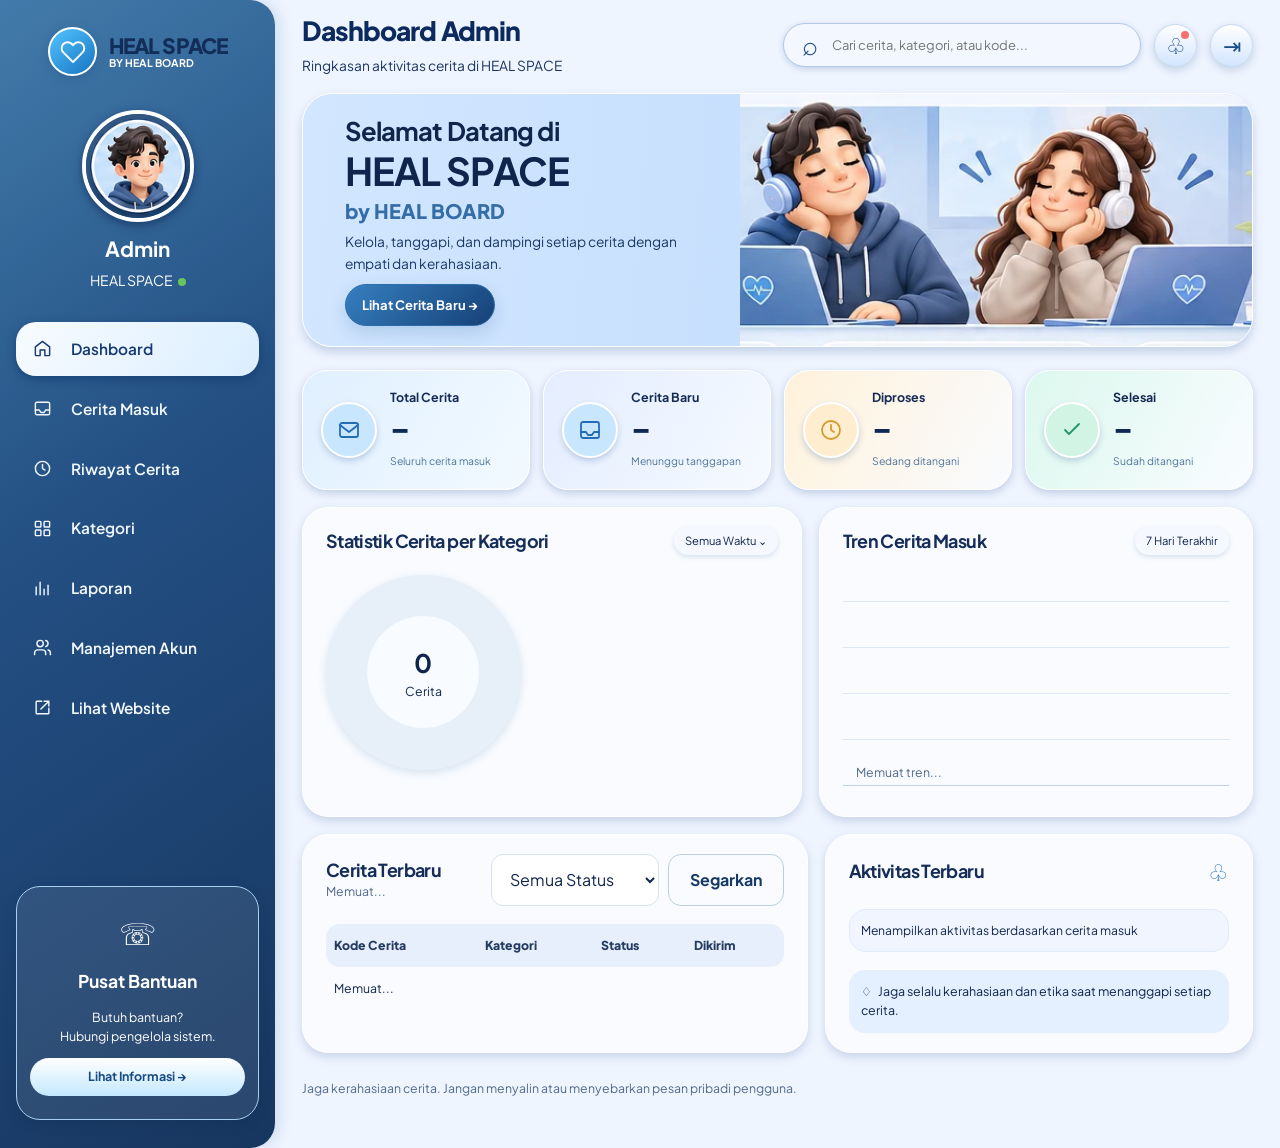
==== commit 56722679: "Update responsive mobile dan icon" ====
--- a/admin.html
+++ b/admin.html
@@ -19,16 +19,18 @@
     <title>Dashboard Admin | HEAL SPACE</title>
     <link href="/css/style.css" rel="stylesheet" />
     <link href="/css/reference-design.css" rel="stylesheet" />
+    <link rel="stylesheet" href="/css/mobile-fix.css?v=2" />
+    <link rel="stylesheet" href="/css/responsive-unisex.css?v=5" />
   </head>
   <body class="admin-body">
     <div class="admin-mobile-head">
-      <a href="/admin/dashboard"><strong>✧ HEAL SPACE</strong></a
+      <a href="/admin/dashboard"><strong>HEAL SPACE</strong></a
       ><a href="/index.html">Lihat Website ↗</a>
     </div>
     <div class="admin-app">
       <aside class="sidebar">
         <a class="brand" href="/admin/dashboard"
-          ><span class="brand-mark">♡</span
+          ><span class="brand-mark" data-ui-icon="heart"></span
           ><span>HEAL SPACE<small>BY HEAL BOARD</small></span></a
         >
         <div class="sidebar-person">
@@ -38,14 +40,22 @@
         </div>
         <nav aria-label="Menu admin" class="sidebar-links">
           <a class="active" data-view="dashboard" href="#dashboard"
-            >⌂  Dashboard</a
-          ><a data-view="stories" href="#stories">▣  Cerita Masuk</a
-          ><a data-view="history" href="#history">◷  Riwayat Cerita</a
-          ><a data-view="categories" href="#categories">▦  Kategori</a
-          ><a data-view="reports" href="#reports">▥  Laporan</a
-          ><a data-view="accounts" href="#accounts">♧ Manajemen Akun</a
+            ><span class="nav-icon" data-ui-icon="home"></span> Dashboard</a
+          ><a data-view="stories" href="#stories"
+            ><span class="nav-icon" data-ui-icon="inbox"></span> Cerita Masuk</a
+          ><a data-view="history" href="#history"
+            ><span class="nav-icon" data-ui-icon="clock"></span> Riwayat
+            Cerita</a
+          ><a data-view="categories" href="#categories"
+            ><span class="nav-icon" data-ui-icon="grid"></span> Kategori</a
+          ><a data-view="reports" href="#reports"
+            ><span class="nav-icon" data-ui-icon="chart"></span> Laporan</a
+          ><a data-view="accounts" href="#accounts"
+            ><span class="nav-icon" data-ui-icon="users"></span> Manajemen
+            Akun</a
           ><a href="/index.html" rel="noopener noreferrer" target="_blank"
-            >⚙  Lihat Website</a
+            ><span class="nav-icon" data-ui-icon="external"></span> Lihat
+            Website</a
           >
         </nav>
         <div class="side-footer">
@@ -109,28 +119,28 @@
           <p class="status info" hidden="" id="admin-status" role="alert"></p>
           <section class="stats">
             <div class="stat">
-              <div class="stat-icon">✉</div>
+              <div class="stat-icon" data-ui-icon="mail"></div>
               <div>
                 <span>Total Cerita</span><strong id="total">–</strong
                 ><small>Seluruh cerita masuk</small>
               </div>
             </div>
             <div class="stat">
-              <div class="stat-icon">▣</div>
+              <div class="stat-icon" data-ui-icon="inbox"></div>
               <div>
                 <span>Cerita Baru</span><strong id="baru">–</strong
                 ><small>Menunggu tanggapan</small>
               </div>
             </div>
             <div class="stat">
-              <div class="stat-icon">⌛</div>
+              <div class="stat-icon" data-ui-icon="clock"></div>
               <div>
                 <span>Diproses</span><strong id="diproses">–</strong
                 ><small>Sedang ditangani</small>
               </div>
             </div>
             <div class="stat">
-              <div class="stat-icon">✓</div>
+              <div class="stat-icon" data-ui-icon="check"></div>
               <div>
                 <span>Selesai</span><strong id="selesai">–</strong
                 ><small>Sudah ditangani</small>
@@ -570,5 +580,6 @@
       </main>
     </div>
     <script src="/js/admin.js" type="module"></script>
+    <script type="module" src="/js/icons.js"></script>
   </body>
 </html>
--- a/css/mobile-fix.css
+++ b/css/mobile-fix.css
@@ -0,0 +1,387 @@
+/* HEAL SPACE: mobile-first admin overrides.
+   Loaded after reference-design.css to avoid older media rules overriding these. */
+.admin-body {
+  width: 100%;
+  overflow-x: clip;
+}
+
+.admin-app,
+.admin-main,
+.admin-view,
+.analytics-grid,
+.bottom-admin-grid,
+.analytics-panel,
+.panel {
+  min-width: 0;
+}
+
+.admin-view {
+  max-width: 100%;
+}
+
+.table-scroll {
+  width: 100%;
+  max-width: 100%;
+  overflow-x: auto;
+  -webkit-overflow-scrolling: touch;
+}
+
+.data-table {
+  width: 100%;
+}
+
+.admin-body img {
+  max-width: 100%;
+}
+
+@media (max-width: 767px) {
+  .admin-body {
+    background: #f0f6ff;
+  }
+
+  .admin-mobile-head {
+    display: flex;
+    align-items: center;
+    justify-content: space-between;
+    gap: 12px;
+    padding: 14px 17px;
+    min-height: 60px;
+    background: #194675;
+    color: #fff;
+    font-size: .88rem;
+  }
+
+  .admin-mobile-head a {
+    min-width: 0;
+  }
+
+  .admin-app {
+    display: flex;
+    flex-direction: column;
+    width: 100%;
+  }
+
+  .sidebar {
+    display: block !important;
+    width: 100%;
+    min-height: 0;
+    padding: 10px 12px 12px;
+    border-radius: 0;
+    box-shadow: none;
+    background: linear-gradient(125deg, #2f669d, #153861);
+  }
+
+  .sidebar>.brand,
+  .sidebar-person,
+  .side-footer {
+    display: none !important;
+  }
+
+  .sidebar-links {
+    display: grid !important;
+    grid-template-columns: repeat(3, minmax(0, 1fr));
+    gap: 7px;
+    margin: 0;
+    overflow: visible;
+    width: 100%;
+  }
+
+  .sidebar-links a {
+    min-width: 0;
+    min-height: 41px;
+    padding: 9px 5px;
+    display: flex;
+    align-items: center;
+    justify-content: center;
+    white-space: normal;
+    text-align: center;
+    line-height: 1.25;
+    font-size: clamp(.65rem, 2.6vw, .78rem);
+    font-weight: 700;
+    border-radius: 12px;
+    overflow-wrap: anywhere;
+  }
+
+  .sidebar-links a.active {
+    box-shadow: none;
+  }
+
+  .admin-main {
+    width: 100%;
+    min-width: 0;
+    padding: 20px 14px 48px;
+  }
+
+  .admin-top {
+    display: flex;
+    gap: 12px;
+    align-items: flex-start;
+    margin-bottom: 18px;
+  }
+
+  .admin-top>div:first-child {
+    flex: 1;
+    min-width: 0;
+  }
+
+  .admin-top h1 {
+    font-size: clamp(1.35rem, 5.9vw, 1.8rem);
+  }
+
+  .admin-top p {
+    font-size: .8rem;
+    line-height: 1.5;
+  }
+
+  .admin-top-right {
+    flex: none;
+    gap: 7px;
+  }
+
+  .admin-top-right .search-shell {
+    display: none;
+  }
+
+  .icon-action {
+    width: 38px;
+    height: 38px;
+    font-size: 20px;
+  }
+
+  .admin-hero {
+    min-height: 0;
+    padding: 23px 21px;
+    border-radius: 24px;
+    display: block;
+    overflow: hidden;
+  }
+
+  .admin-banner-text {
+    max-width: 100%;
+    width: 100%;
+  }
+
+  .admin-hero h2 {
+    font-size: clamp(1.2rem, 5.3vw, 1.65rem);
+    line-height: 1.28;
+  }
+
+  .admin-hero h2 b {
+    font-size: 1.35em;
+  }
+
+  .admin-banner-text>span {
+    font-size: clamp(1rem, 4vw, 1.2rem);
+  }
+
+  .admin-banner-text p {
+    font-size: .84rem;
+    line-height: 1.58;
+    max-width: 36ch;
+  }
+
+  .admin-hero .btn {
+    max-width: 100%;
+    white-space: normal;
+  }
+
+  .admin-symbol-photo {
+    display: none !important;
+  }
+
+  .stats {
+    display: grid;
+    grid-template-columns: repeat(2, minmax(0, 1fr));
+    gap: 10px;
+    margin: 14px 0 20px;
+  }
+
+  .stat {
+    min-width: 0;
+    min-height: 112px;
+    padding: 13px 11px;
+    border-radius: 18px;
+    gap: 8px;
+  }
+
+  .stat-icon {
+    display: grid;
+    flex: 0 0 35px;
+    height: 35px;
+    font-size: 18px;
+  }
+
+  .stat>div:last-child {
+    min-width: 0;
+  }
+
+  .stat span {
+    font-size: .71rem;
+    line-height: 1.3;
+  }
+
+  .stat strong {
+    font-size: clamp(1.35rem, 5.7vw, 1.8rem);
+    line-height: 1.2;
+  }
+
+  .stat small {
+    display: block;
+    font-size: .6rem;
+    line-height: 1.35;
+  }
+
+  .analytics-grid,
+  .bottom-admin-grid {
+    display: grid;
+    grid-template-columns: minmax(0, 1fr);
+    gap: 14px;
+  }
+
+  .analytics-panel,
+  .bottom-admin-grid>.panel,
+  .admin-view.panel {
+    padding: 18px 14px;
+    border-radius: 22px;
+  }
+
+  .panel-head {
+    align-items: flex-start;
+    gap: 8px;
+  }
+
+  .panel-head h3,
+  .admin-toolbar h3 {
+    font-size: clamp(.96rem, 4.2vw, 1.16rem);
+    line-height: 1.3;
+    min-width: 0;
+    overflow-wrap: break-word;
+  }
+
+  .soft-pill {
+    flex: none;
+    font-size: .65rem;
+    padding: 7px 9px;
+  }
+
+  .donut-layout {
+    display: flex;
+    flex-direction: column;
+    gap: 19px;
+    margin-top: 20px;
+  }
+
+  .donut-chart {
+    flex: 0 0 auto;
+    width: 165px;
+    height: 165px;
+  }
+
+  .donut-inner {
+    width: 95px;
+    height: 95px;
+  }
+
+  .legend-list {
+    width: 100%;
+    gap: 12px;
+  }
+
+  .legend-row {
+    font-size: .74rem;
+    grid-template-columns: 10px minmax(0, 1fr) 38px 28px;
+    gap: 8px;
+  }
+
+  .weekly-chart {
+    width: 100%;
+    padding: 12px 5px 4px;
+    gap: 4px;
+    height: 205px;
+  }
+
+  .weekly-col {
+    min-width: 0;
+  }
+
+  .weekly-bar {
+    width: 80%;
+  }
+
+  .weekly-name {
+    font-size: .63rem;
+  }
+
+  .admin-toolbar,
+  .admin-page-title {
+    align-items: flex-start;
+    gap: 12px;
+  }
+
+  .admin-toolbar .split,
+  .admin-page-actions {
+    width: 100%;
+    flex-wrap: wrap;
+  }
+
+  .admin-toolbar .select,
+  .admin-page-actions .select {
+    min-width: 0;
+    max-width: 100%;
+  }
+
+  .latest-panel .data-table {
+    min-width: 440px;
+  }
+
+  .account-row {
+    flex-wrap: wrap;
+  }
+
+  .category-admin-row {
+    flex-direction: column;
+    align-items: stretch;
+  }
+
+  .category-admin-row>* {
+    max-width: 100%;
+  }
+
+  .admin-settings-grid,
+  .report-cards {
+    grid-template-columns: minmax(0, 1fr);
+  }
+}
+
+@media(max-width: 365px) {
+  .sidebar-links {
+    grid-template-columns: repeat(2, minmax(0, 1fr));
+  }
+
+  .stats {
+    gap: 8px;
+  }
+
+  .stat {
+    flex-direction: column;
+    align-items: flex-start;
+    min-height: 116px;
+  }
+
+  .stat small {
+    display: none;
+  }
+
+  .admin-top {
+    gap: 7px;
+  }
+
+  .icon-action {
+    width: 35px;
+    height: 35px;
+  }
+
+  .panel-head {
+    flex-wrap: wrap;
+  }
+}
--- a/css/responsive-unisex.css
+++ b/css/responsive-unisex.css
@@ -0,0 +1,663 @@
+/* HEAL SPACE | responsive, restrained, unisex visual language.
+   Final stylesheet: intentionally loaded after reference-design.css. */
+:root {
+  --blue-deep: #16395f;
+  --blue-action: #245e94;
+  --pale: #edf5fe;
+}
+
+html,
+body {
+  max-width: 100%;
+  width: 100%;
+  overflow-x: clip;
+}
+
+body {
+  -webkit-text-size-adjust: 100%;
+}
+
+img,
+svg,
+video,
+canvas {
+  max-width: 100%;
+}
+
+input,
+textarea,
+select,
+button {
+  max-width: 100%;
+}
+
+.ui-icon {
+  display: inline-block;
+  flex: none;
+  vertical-align: middle;
+}
+
+.brand-mark .ui-icon {
+  width: 26px;
+  height: 26px;
+}
+
+.nav-icon {
+  display: inline-flex;
+  align-items: center;
+  justify-content: center;
+  margin-right: 7px;
+}
+
+.nav-icon .ui-icon {
+  width: 19px;
+  height: 19px;
+}
+
+.trust .iconbox {
+  border-radius: 18px;
+}
+
+.trust .iconbox .ui-icon {
+  width: 29px;
+  height: 29px;
+  stroke-width: 1.7;
+}
+
+.topic-card .iconbox {
+  display: flex;
+  align-items: center;
+  justify-content: center;
+  border-radius: 14px;
+  background: rgba(255, 255, 255, .6) !important;
+}
+
+.topic-card .iconbox .ui-icon {
+  width: 32px;
+  height: 32px;
+  stroke-width: 1.75;
+}
+
+.topic-card:nth-child(1) .iconbox {
+  color: #2f6293;
+}
+
+.topic-card:nth-child(2) .iconbox {
+  color: #3b68a0;
+}
+
+.topic-card:nth-child(3) .iconbox {
+  color: #866c2e;
+}
+
+.topic-card:nth-child(4) .iconbox {
+  color: #ad597a;
+}
+
+.topic-card:nth-child(5) .iconbox {
+  color: #5a6b9d;
+}
+
+.topic-card {
+  transition: background-color .18s, border-color .18s;
+}
+
+.topic-card:hover {
+  transform: none;
+}
+
+.topbar .brand {
+  min-width: 0;
+}
+
+.hero-unisex h1,
+.hero-unisex .hero-by {
+  white-space: normal;
+  overflow-wrap: normal;
+}
+
+.content-layout>*,
+.content-layout aside,
+.panel,
+.story-head>*,
+.optional-profile-grid>* {
+  min-width: 0;
+}
+
+.input,
+.select,
+.textarea {
+  min-width: 0;
+}
+
+.code,
+.story-original,
+.bubble {
+  overflow-wrap: anywhere;
+}
+
+:focus-visible {
+  outline: 3px solid #2b78be;
+  outline-offset: 3px;
+}
+
+@media(max-width:1050px) {
+  .topbar .brand {
+    font-size: 1.1rem;
+    white-space: normal;
+  }
+
+  .navlinks {
+    gap: 3px;
+  }
+
+  .navlinks a:not(.btn) {
+    padding: 10px 9px;
+  }
+
+  .hero-unisex {
+    padding-left: 36px;
+    grid-template-columns: minmax(0, 46%) minmax(0, 54%);
+  }
+
+  .hero-unisex h1 {
+    font-size: clamp(2.2rem, 4vw, 3.25rem);
+  }
+
+  .hero-unisex .hero-by {
+    font-size: clamp(1.25rem, 2.5vw, 1.8rem);
+  }
+
+  .trust {
+    padding: 10px 12px;
+    gap: 12px;
+  }
+
+  .topic-grid {
+    grid-template-columns: repeat(3, minmax(0, 1fr));
+  }
+
+  .content-layout {
+    grid-template-columns: minmax(0, 1fr) minmax(220px, 32%);
+  }
+}
+
+@media(max-width:760px) {
+  .container {
+    width: 100%;
+    max-width: 100%;
+    padding-inline: 18px;
+  }
+
+  .topbar {
+    height: 72px;
+    position: relative;
+    z-index: 20;
+    gap: 8px;
+  }
+
+  .topbar .brand {
+    font-size: 1.04rem;
+    white-space: normal;
+    line-height: 1.12;
+    gap: 9px;
+  }
+
+  .topbar .brand small {
+    font-size: .58rem;
+    margin-top: 4px;
+  }
+
+  .topbar .brand-mark {
+    flex: none;
+    width: 41px;
+    height: 41px;
+    border-radius: 14px;
+  }
+
+  .nav-toggle {
+    display: grid !important;
+    align-items: center;
+    justify-items: center;
+    flex: none;
+    width: 44px;
+    height: 44px;
+    border: 1px solid #bed3e9;
+    border-radius: 12px;
+    background: #fff;
+    color: #183c66;
+  }
+
+  .navlinks {
+    display: none;
+    position: absolute;
+    top: calc(100% - 1px);
+    right: 0;
+    left: 0;
+    z-index: 30;
+    flex-direction: column;
+    align-items: stretch;
+    gap: 4px;
+    padding: 11px;
+    border: 1px solid #d1e2f2;
+    border-radius: 16px;
+    background: #fff;
+    box-shadow: 0 15px 35px #173d6333;
+  }
+
+  .navlinks.open {
+    display: flex;
+  }
+
+  .navlinks a:not(.btn) {
+    padding: 12px 14px;
+    border-radius: 10px;
+  }
+
+  .navlinks .btn {
+    width: 100%;
+    min-height: 45px;
+  }
+
+  .hero-unisex {
+    display: flex !important;
+    flex-direction: column !important;
+    align-items: stretch !important;
+    padding: 26px 22px 0 !important;
+    margin: 8px 0 0 !important;
+    width: 100%;
+    border-radius: 24px;
+    overflow: hidden;
+    min-height: 0 !important;
+  }
+
+  .hero-unisex .hero-content {
+    padding: 0 !important;
+    max-width: 100%;
+  }
+
+  .hero-unisex .eyebrow {
+    max-width: 100%;
+    margin-bottom: 12px;
+    font-size: .75rem;
+    padding: 7px 11px;
+  }
+
+  .hero-unisex h1 {
+    font-size: clamp(2.1rem, 8.5vw, 3.3rem) !important;
+    line-height: 1.08;
+    letter-spacing: -.04em;
+    white-space: normal !important;
+    overflow-wrap: normal;
+  }
+
+  .hero-unisex .hero-by {
+    font-size: clamp(1.15rem, 5vw, 1.65rem) !important;
+    margin: 7px 0 13px;
+    white-space: normal !important;
+  }
+
+  .hero-unisex p {
+    font-size: .88rem;
+    line-height: 1.6;
+    margin: 0 0 17px;
+    max-width: 44ch;
+  }
+
+  .hero-unisex .actions {
+    display: flex;
+    flex-wrap: wrap;
+    gap: 8px;
+  }
+
+  .hero-unisex .actions .btn {
+    font-size: .81rem;
+    min-width: 0;
+    flex: 1 1 170px;
+    padding: 11px 12px;
+    white-space: normal;
+  }
+
+  .hero-unisex .hero-art-unisex {
+    flex: none;
+    width: calc(100% + 44px);
+    height: 210px !important;
+    min-height: 0 !important;
+    margin: 14px -22px 0 !important;
+    overflow: hidden;
+  }
+
+  .hero-unisex .hero-people {
+    object-fit: cover;
+    object-position: center 44%;
+    height: 100%;
+    width: 100%;
+  }
+
+  .trust-bar {
+    display: grid !important;
+    grid-template-columns: minmax(0, 1fr) !important;
+    margin: 12px 0 30px !important;
+    gap: 0;
+    padding: 7px 12px !important;
+    border-radius: 19px;
+  }
+
+  .trust {
+    padding: 12px 7px;
+    gap: 12px;
+  }
+
+  .trust:not(:last-child) {
+    border: 0;
+    border-bottom: 1px solid #d5e3f1;
+  }
+
+  .trust .iconbox {
+    width: 43px;
+    height: 43px;
+    border-radius: 13px;
+  }
+
+  .trust .iconbox .ui-icon {
+    width: 23px;
+    height: 23px;
+  }
+
+  .trust strong {
+    font-size: .89rem;
+  }
+
+  .trust small {
+    font-size: .76rem;
+    line-height: 1.5;
+  }
+
+  #topik {
+    padding: 6px 0 25px;
+  }
+
+  .section-head {
+    margin-bottom: 17px;
+  }
+
+  .section-head h2,
+  .center-head h2 {
+    font-size: clamp(1.4rem, 6vw, 2rem);
+  }
+
+  .section-head p,
+  .center-head p {
+    font-size: .83rem;
+    line-height: 1.55;
+  }
+
+  .topic-grid {
+    grid-template-columns: repeat(2, minmax(0, 1fr)) !important;
+    gap: 10px;
+  }
+
+  .topic-card {
+    min-width: 0;
+    min-height: 175px;
+    padding: 16px 13px !important;
+    border-radius: 18px;
+    justify-content: flex-start;
+  }
+
+  .topic-card .iconbox {
+    width: 42px !important;
+    height: 42px !important;
+    margin: 0 0 12px !important;
+  }
+
+  .topic-card .iconbox .ui-icon {
+    width: 25px;
+    height: 25px;
+  }
+
+  .topic-card strong {
+    font-size: .84rem;
+    line-height: 1.35;
+    overflow-wrap: break-word;
+  }
+
+  .topic-card small {
+    font-size: .73rem;
+    line-height: 1.5;
+    overflow-wrap: break-word;
+  }
+
+  .process-section {
+    padding: 20px 0 45px;
+  }
+
+  .step-grid {
+    grid-template-columns: 1fr;
+    gap: 11px;
+  }
+
+  .step {
+    padding: 20px;
+    border-radius: 17px;
+  }
+
+  .step-index {
+    margin-bottom: 8px;
+    font-size: .72rem;
+  }
+
+  .cta {
+    padding: 24px 20px;
+    flex-direction: column;
+    align-items: stretch;
+    border-radius: 22px;
+    gap: 15px;
+  }
+
+  .cta h2 {
+    font-size: 1.26rem;
+  }
+
+  .cta p {
+    font-size: .81rem;
+  }
+
+  .cta .btn {
+    width: 100%;
+    text-align: center;
+  }
+
+  .footer {
+    flex-direction: column;
+    align-items: flex-start;
+    gap: 8px;
+    margin-top: 38px;
+    padding: 24px 0 32px;
+  }
+
+  .page-hero {
+    text-align: left;
+    padding: 30px 0 18px;
+  }
+
+  .page-hero h1 {
+    font-size: clamp(1.7rem, 7vw, 2.35rem);
+  }
+
+  .page-hero p {
+    margin: 10px 0 0;
+    max-width: 46ch;
+    font-size: .9rem;
+  }
+
+  .content-layout {
+    display: grid !important;
+    grid-template-columns: minmax(0, 1fr) !important;
+    width: 100%;
+    margin: 12px auto 44px;
+    gap: 16px;
+  }
+
+  .panel {
+    padding: 21px 17px;
+    border-radius: 19px;
+  }
+
+  .panel h2 {
+    font-size: 1.25rem;
+  }
+
+  .panel p.sub {
+    font-size: .83rem;
+  }
+
+  .content-layout aside {
+    display: grid;
+    grid-template-columns: 1fr;
+    gap: 9px;
+  }
+
+  .hint {
+    margin: 0;
+    padding: 16px;
+    font-size: .81rem;
+  }
+
+  .optional-profile-grid {
+    grid-template-columns: 1fr !important;
+    gap: 13px;
+  }
+
+  .optional-profile {
+    padding: 16px;
+    border-radius: 16px;
+  }
+
+  .field {
+    margin-bottom: 18px;
+  }
+
+  .input,
+  .select,
+  .textarea {
+    width: 100%;
+    font-size: 16px;
+    padding: 12px 13px;
+  }
+
+  .textarea {
+    min-height: 160px;
+  }
+
+  .story-head {
+    flex-wrap: wrap;
+    align-items: flex-start;
+  }
+
+  .chat {
+    padding: 12px;
+    margin: 17px 0;
+    max-height: 360px;
+  }
+
+  .bubble {
+    max-width: 92%;
+    font-size: .85rem;
+    padding: 12px;
+  }
+
+  .code-card {
+    padding: 15px;
+  }
+
+  .code {
+    font-size: .83rem;
+  }
+
+  .login-wrap {
+    padding-block: 38px;
+  }
+
+  .login-card {
+    width: 100%;
+    padding: 24px 18px;
+  }
+
+  .informational {
+    width: 100%;
+    margin-bottom: 45px;
+  }
+}
+
+@media(max-width:390px) {
+  .container {
+    padding-inline: 14px;
+  }
+
+  .hero-unisex {
+    padding: 24px 17px 0 !important;
+  }
+
+  .hero-unisex .hero-art-unisex {
+    margin-inline: -17px !important;
+    width: calc(100% + 34px);
+    height: 170px !important;
+  }
+
+  .hero-unisex h1 {
+    font-size: clamp(2rem, 8.8vw, 2.65rem) !important;
+  }
+
+  .hero-unisex .actions {
+    flex-direction: column;
+  }
+
+  .hero-unisex .actions .btn {
+    flex: auto;
+    width: 100%;
+  }
+
+  .topic-grid {
+    gap: 8px;
+  }
+
+  .topic-card {
+    min-height: 165px;
+    padding: 13px 11px !important;
+  }
+
+  .topic-card strong {
+    font-size: .8rem;
+  }
+
+  .topic-card small {
+    font-size: .7rem;
+  }
+}
+
+@media(prefers-reduced-motion:reduce) {
+
+  .topic-card,
+  .btn {
+    transition: none;
+  }
+
+  html {
+    scroll-behavior: auto;
+  }
+}
+
+@media(max-width:460px) {
+  .topbar>a.btn-light {
+    padding: 9px 11px;
+    font-size: .73rem;
+    white-space: normal;
+    text-align: center;
+  }
+
+  .brand-mark .ui-icon {
+    width: 23px;
+    height: 23px;
+  }
+}
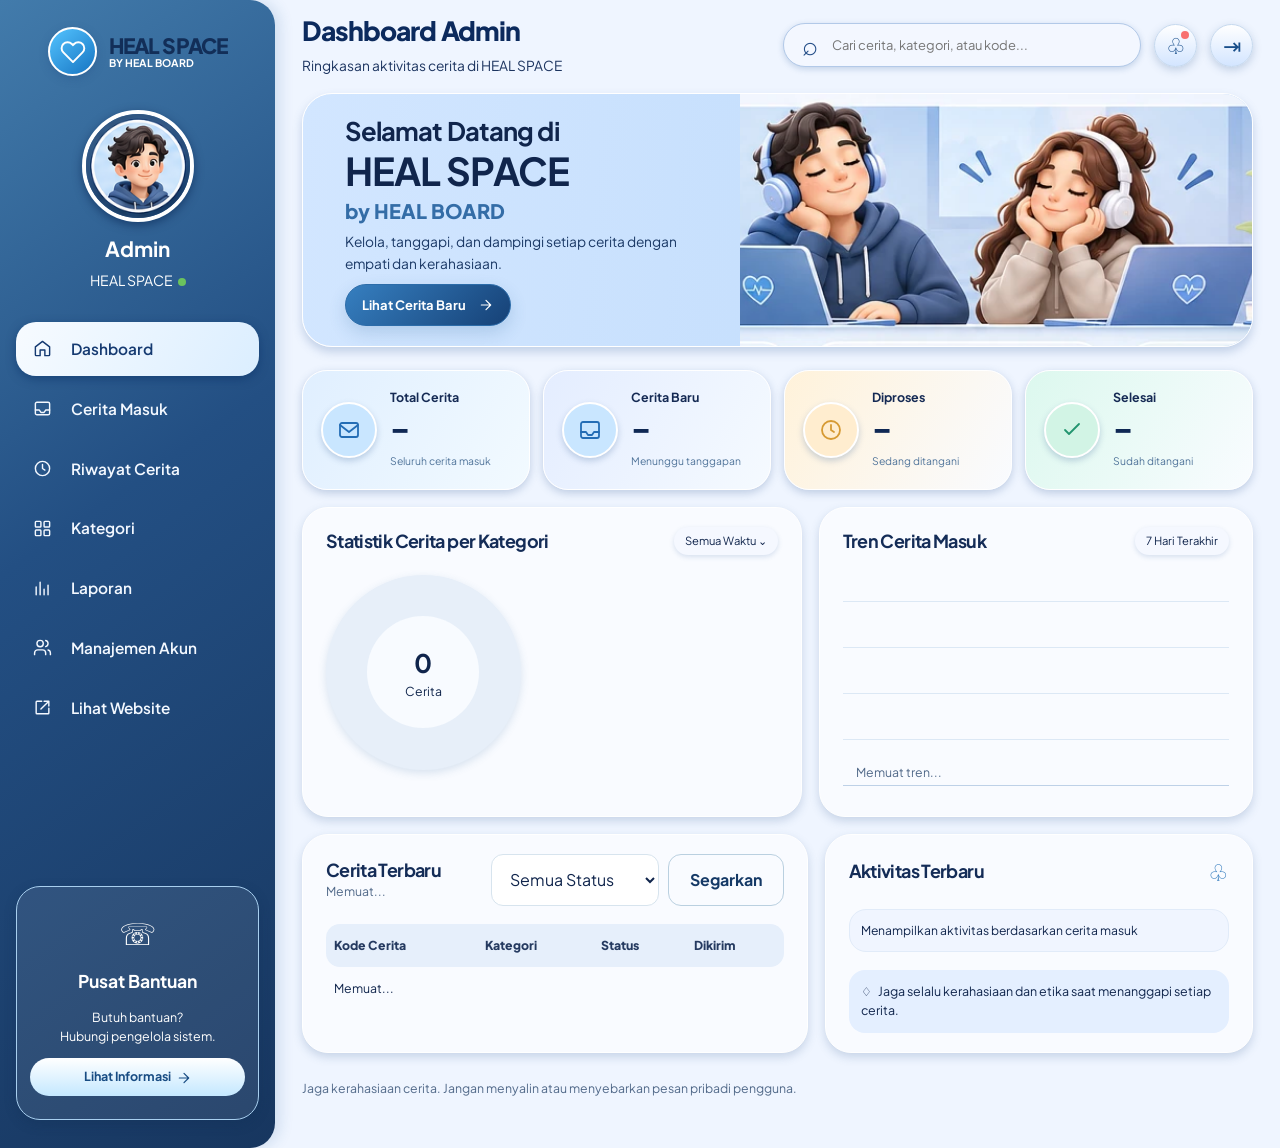
==== commit 10c696d7: "Fix responsive mobile HEAL SPACE" ====
--- a/admin.html
+++ b/admin.html
@@ -20,12 +20,16 @@
     <link href="/css/style.css" rel="stylesheet" />
     <link href="/css/reference-design.css" rel="stylesheet" />
     <link rel="stylesheet" href="/css/mobile-fix.css?v=2" />
-    <link rel="stylesheet" href="/css/responsive-unisex.css?v=5" />
+    <link rel="stylesheet" href="/css/responsive-unisex.css?v=6" />
+    <link rel="stylesheet" href="/css/cta-mobile-fix.css?v=6" />
   </head>
   <body class="admin-body">
     <div class="admin-mobile-head">
       <a href="/admin/dashboard"><strong>HEAL SPACE</strong></a
-      ><a href="/index.html">Lihat Website ↗</a>
+      ><a href="/index.html"
+        >Lihat Website
+        <span class="inline-action-icon" data-ui-icon="external"></span
+      ></a>
     </div>
     <div class="admin-app">
       <aside class="sidebar">
@@ -62,7 +66,10 @@
           <div class="side-help-icon">☏</div>
           <strong>Pusat Bantuan</strong>
           <div>Butuh bantuan?<br />Hubungi pengelola sistem.</div>
-          <a class="side-help-button" href="/tentang.html">Lihat Informasi →</a>
+          <a class="side-help-button" href="/tentang.html"
+            >Lihat Informasi
+            <span class="inline-action-icon" data-ui-icon="arrow"></span
+          ></a>
         </div>
       </aside>
       <main class="admin-main" id="admin-content">
@@ -110,7 +117,10 @@
                 Kelola, tanggapi, dan dampingi setiap cerita dengan empati dan
                 kerahasiaan.
               </p>
-              <a class="btn btn-primary" href="#stories">Lihat Cerita Baru →</a>
+              <a class="btn btn-primary" href="#stories"
+                >Lihat Cerita Baru
+                <span class="inline-action-icon" data-ui-icon="arrow"></span
+              ></a>
             </div>
             <div aria-hidden="true" class="admin-symbol admin-symbol-photo">
               <img alt="" src="/assets/heal-space-admin.webp" />
@@ -563,7 +573,8 @@
               id="admin-reply-submit"
               type="submit"
             >
-              Kirim Balasan ↗
+              Kirim Balasan
+              <span class="inline-action-icon" data-ui-icon="external"></span>
             </button>
           </form>
           <p
--- a/css/cta-mobile-fix.css
+++ b/css/cta-mobile-fix.css
@@ -0,0 +1,89 @@
+/* HEAL SPACE · compact, predictable call-to-action sizing on phones */
+.inline-action-icon {
+  display: inline-flex;
+  align-items: center;
+  justify-content: center;
+  vertical-align: middle;
+  flex: 0 0 auto;
+  margin-inline-start: 3px
+}
+
+.inline-action-icon .ui-icon {
+  width: 16px;
+  height: 16px;
+  stroke-width: 1.8
+}
+
+.admin-mobile-head .inline-action-icon .ui-icon {
+  width: 15px;
+  height: 15px
+}
+
+@media(max-width:760px) {
+
+  /* Undo oversized flex-basis inherited from old desktop styles. */
+  .hero-unisex .actions {
+    display: flex !important;
+    align-items: stretch !important;
+    justify-content: flex-start !important;
+    flex-direction: row !important;
+    flex-wrap: wrap !important;
+    gap: 9px !important;
+    width: 100% !important
+  }
+
+  .hero-unisex .actions .btn {
+    flex: 0 1 auto !important;
+    width: auto !important;
+    min-width: 0 !important;
+    min-height: 43px !important;
+    max-width: 100% !important;
+    height: auto !important;
+    padding: 10px 16px !important;
+    border-radius: 14px !important;
+    font-size: .83rem !important;
+    line-height: 1.25 !important;
+    white-space: nowrap !important;
+    box-shadow: none !important
+  }
+
+  .hero-unisex .actions .btn .ui-icon {
+    width: 15px;
+    height: 15px
+  }
+
+  .cta .btn {
+    width: auto !important;
+    max-width: 100% !important;
+    min-height: 43px !important;
+    height: auto !important;
+    padding: 11px 17px !important;
+    border-radius: 13px !important;
+    align-self: flex-start !important;
+    margin-top: 0 !important;
+    font-size: .86rem !important;
+    line-height: 1.3 !important
+  }
+
+  .navlinks .btn {
+    min-height: 43px !important;
+    height: auto !important;
+    padding: 11px 15px !important;
+    border-radius: 12px !important;
+    font-size: .86rem !important;
+    flex: none !important
+  }
+}
+
+@media(max-width:390px) {
+  .hero-unisex .actions {
+    flex-direction: column !important;
+    align-items: flex-start !important
+  }
+
+  .hero-unisex .actions .btn {
+    flex: none !important;
+    width: auto !important;
+    max-width: 100% !important
+  }
+}
